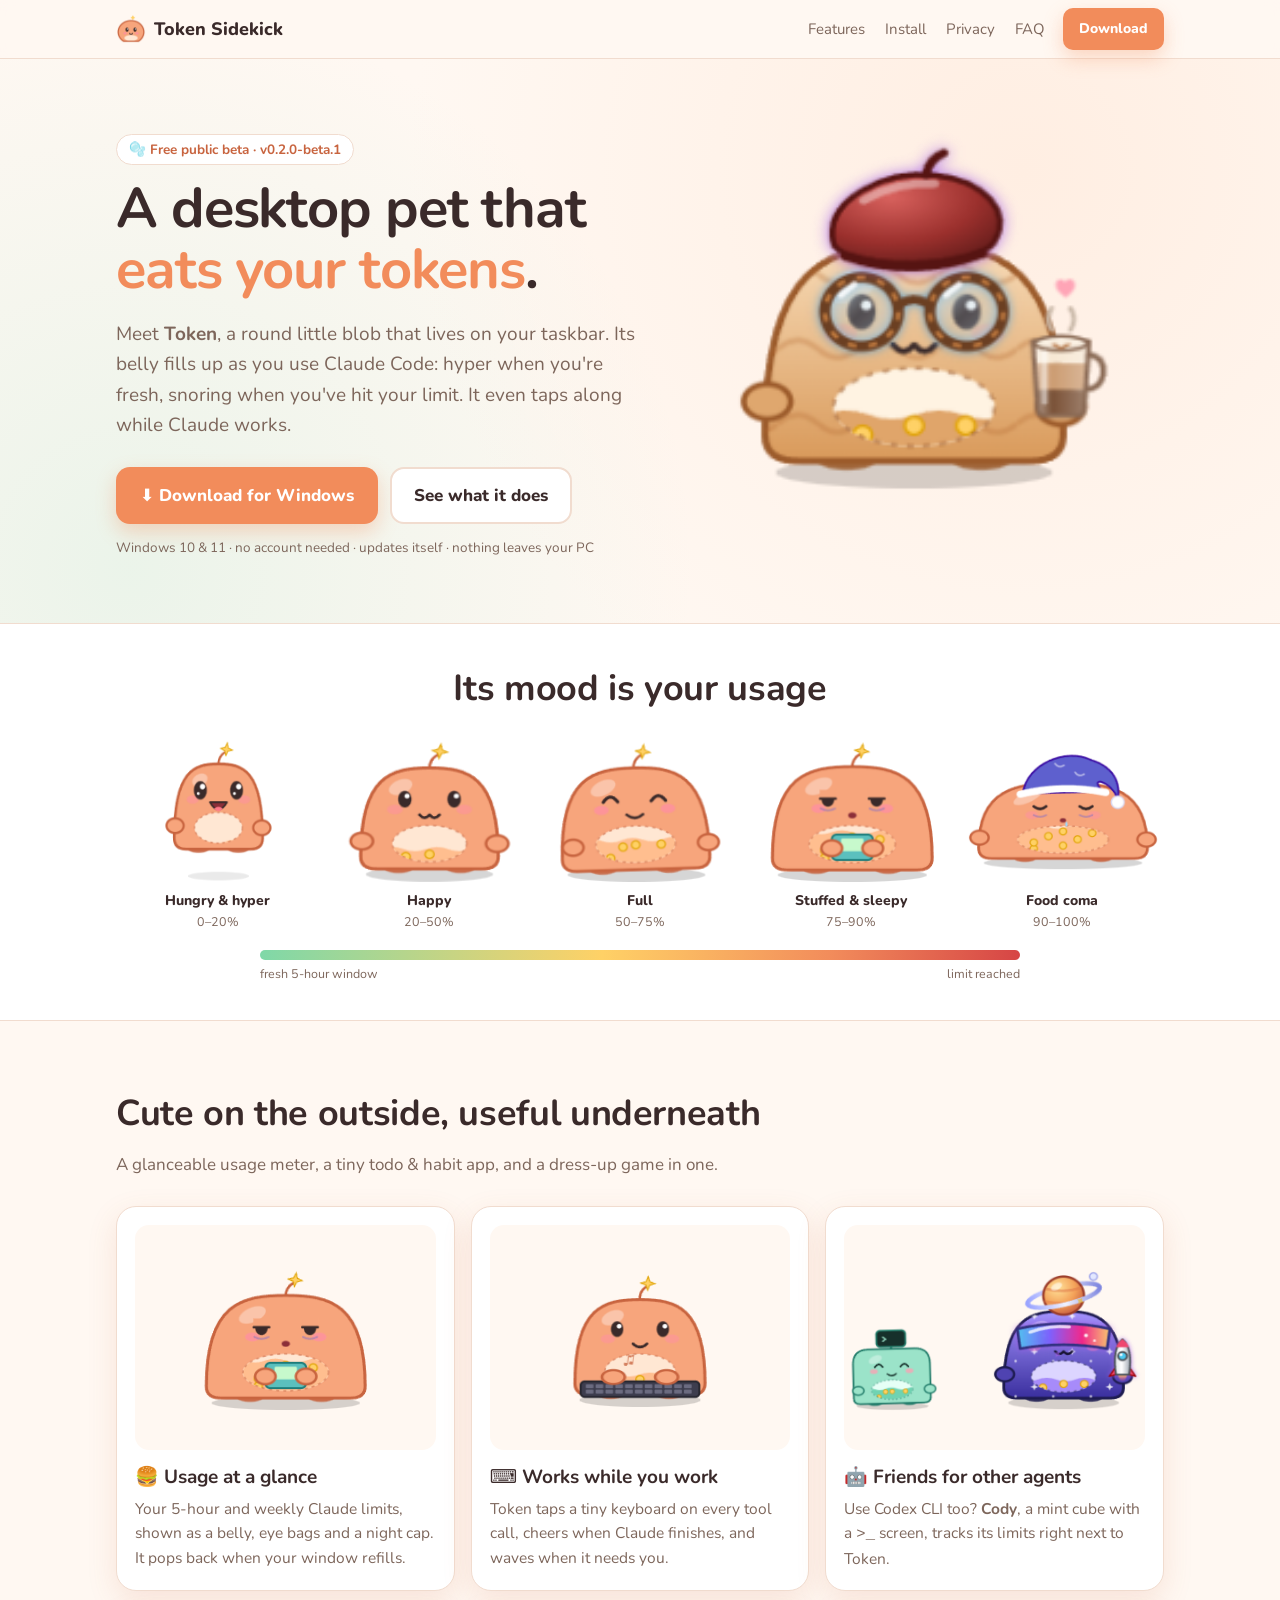
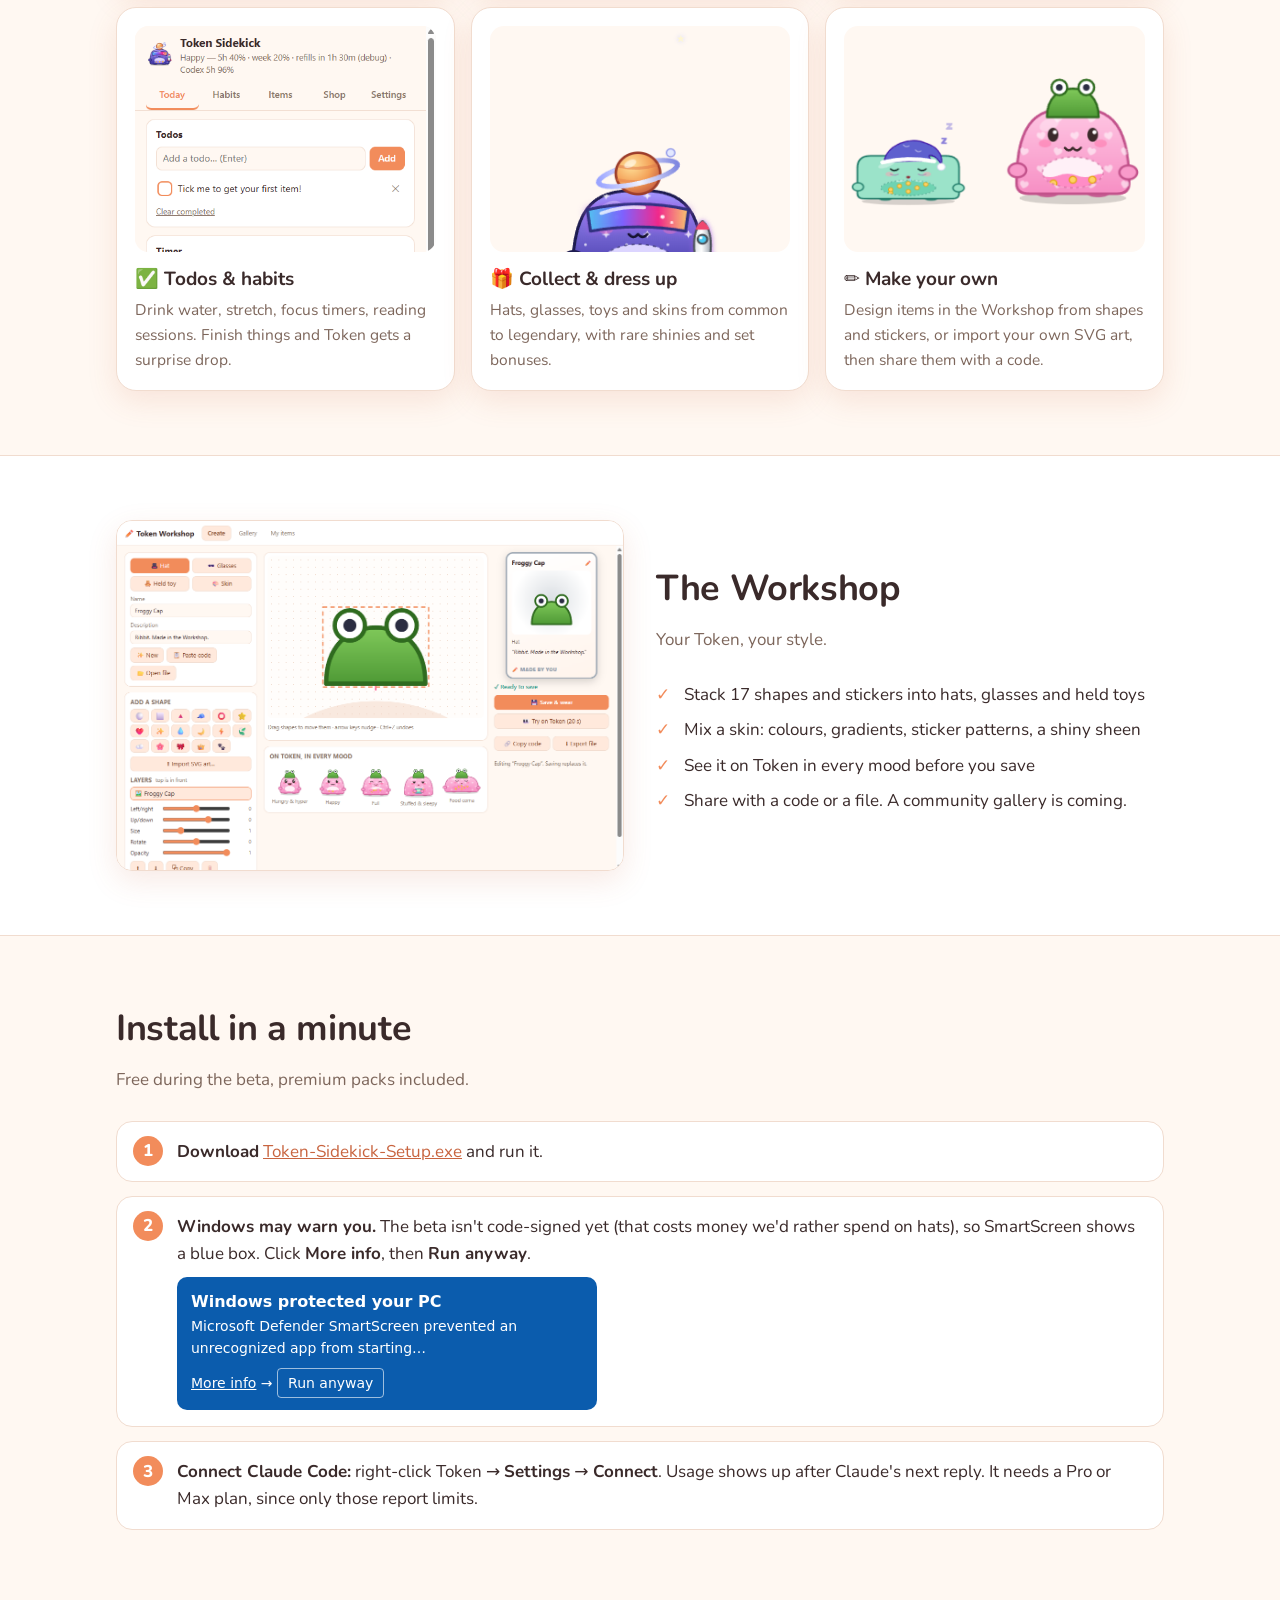
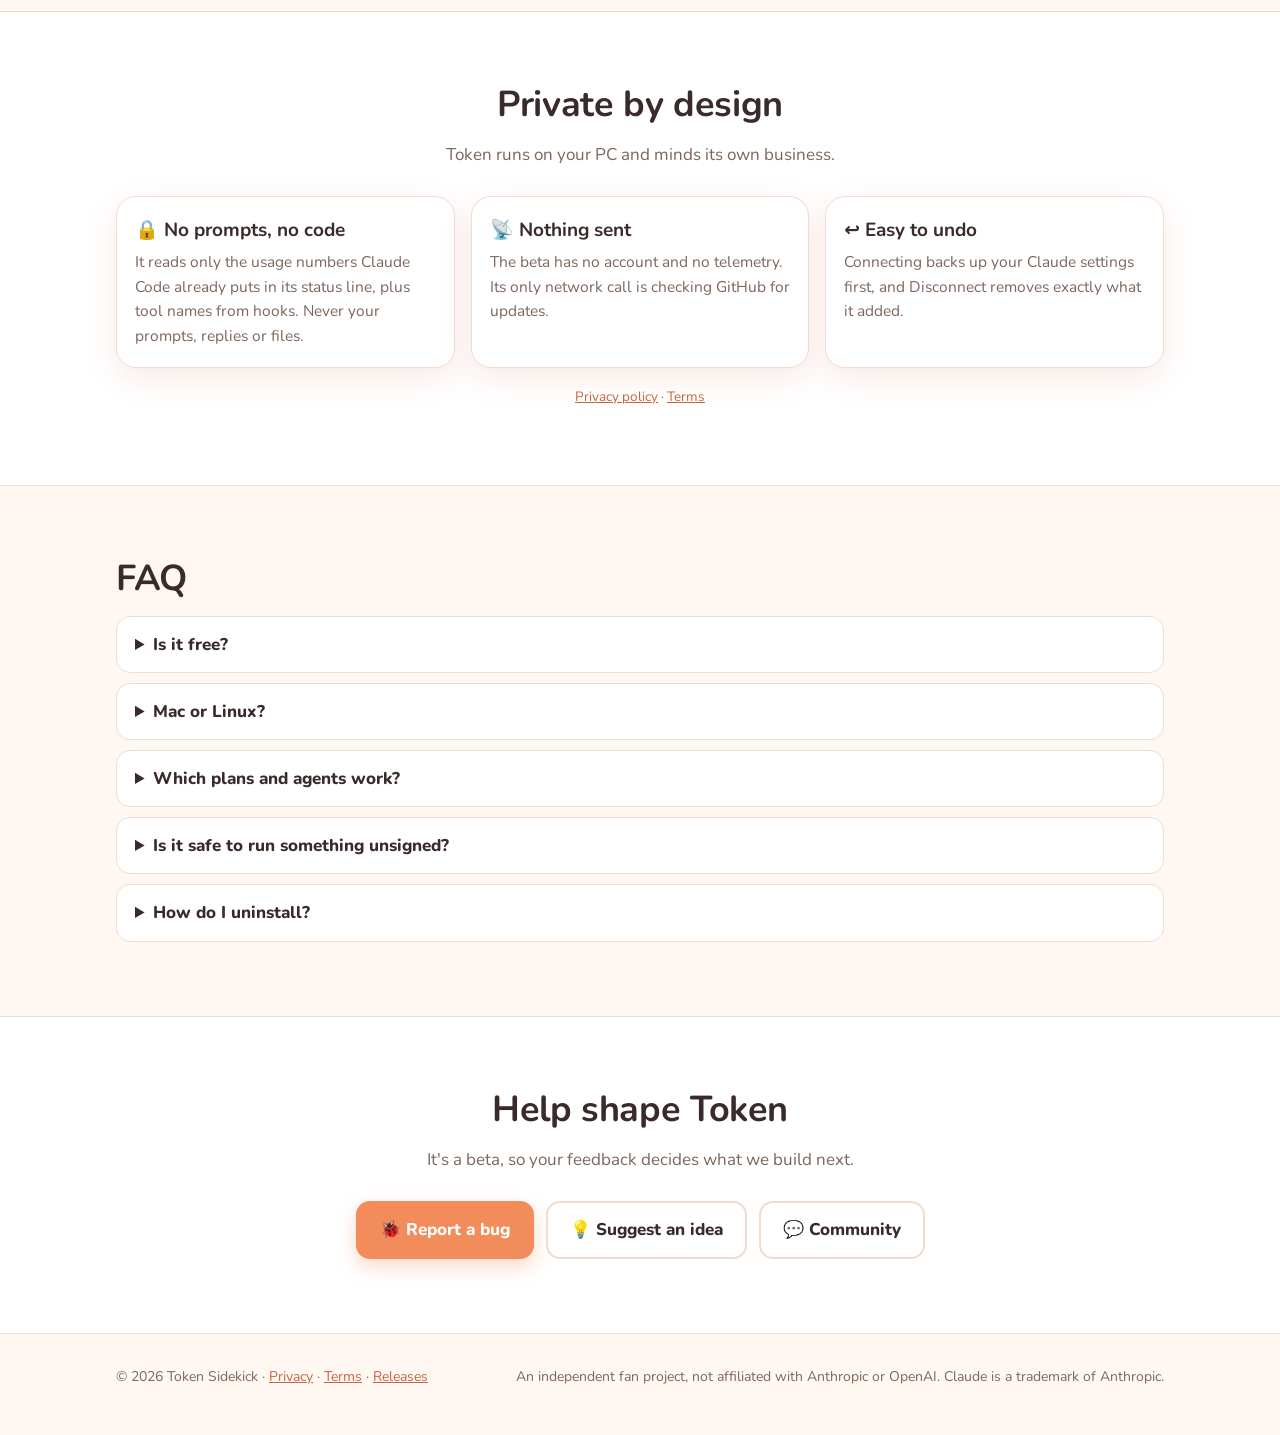
==== index.html @ 92a6c572 "deploy: kehuydietlatoi/token-sidekick@ee3930aea777b75578f4a0b0c3208de2bd6aec60" ====
<!doctype html>
<html lang="en">
  <head>
    <meta charset="utf-8" />
    <meta name="viewport" content="width=device-width, initial-scale=1" />
    <title>Token Sidekick: a desktop pet that eats your tokens</title>
    <meta
      name="description"
      content="Token is a cute desktop pet for Windows whose belly is your Claude Code usage meter. Todos and habits drop items, Codex gets a critter too, and you can design your own look. Free beta."
    />
    <meta property="og:title" content="Token Sidekick: a desktop pet that eats your tokens" />
    <meta property="og:description" content="A desktop pet for Claude Code, Codex and more. Free beta for Windows." />
    <meta property="og:image" content="https://kehuydietlatoi.github.io/token-sidekick-releases/img/pack-cafe.png" />
    <link rel="icon" href="icon.png" />
    <link rel="preconnect" href="https://fonts.googleapis.com" />
    <link rel="preconnect" href="https://fonts.gstatic.com" crossorigin />
    <link href="https://fonts.googleapis.com/css2?family=Nunito:wght@400;700;800;900&display=swap" rel="stylesheet" />
    <link rel="stylesheet" href="style.css" />
  </head>
  <body>
    <nav>
      <div class="wrap">
        <a class="logo" href="#"><img src="icon.png" alt="" />Token Sidekick</a>
        <div class="links">
          <a href="#features">Features</a>
          <a href="#install">Install</a>
          <a href="#privacy">Privacy</a>
          <a href="#faq">FAQ</a>
        </div>
        <a class="btn primary small" href="https://github.com/kehuydietlatoi/token-sidekick-releases/releases/latest/download/Token-Sidekick-Setup.exe">Download</a>
      </div>
    </nav>

    <header class="hero">
      <div class="wrap">
        <div>
          <span class="badge">🫧 Free public beta · v0.2.0-beta.1</span>
          <h1>A desktop pet that <em>eats your tokens</em>.</h1>
          <p class="lead">
            Meet <b>Token</b>, a round little blob that lives on your taskbar. Its belly fills up as you use Claude
            Code: hyper when you're fresh, snoring when you've hit your limit. It even taps along while Claude works.
          </p>
          <div class="cta">
            <a class="btn primary" href="https://github.com/kehuydietlatoi/token-sidekick-releases/releases/latest/download/Token-Sidekick-Setup.exe">⬇ Download for Windows</a>
            <a class="btn ghost" href="#features">See what it does</a>
          </div>
          <p class="fine">Windows 10 &amp; 11 · no account needed · updates itself · nothing leaves your PC</p>
        </div>
        <div class="hero-art">
          <img class="main" src="img/pack-cafe.png" alt="Token wearing a beret, round glasses and holding a latte" />
        </div>
      </div>
    </header>

    <div class="moods">
      <div class="wrap">
        <h2>Its mood is your usage</h2>
        <div class="strip">
          <figure>
            <img src="img/mood-1.png" alt="Hungry and hyper Token" loading="lazy" />
            <figcaption>Hungry &amp; hyper</figcaption>
            <small>0–20%</small>
          </figure>
          <figure>
            <img src="img/mood-2.png" alt="Happy Token" loading="lazy" />
            <figcaption>Happy</figcaption>
            <small>20–50%</small>
          </figure>
          <figure>
            <img src="img/mood-3.png" alt="Full Token" loading="lazy" />
            <figcaption>Full</figcaption>
            <small>50–75%</small>
          </figure>
          <figure>
            <img src="img/mood-4.png" alt="Sleepy Token playing a handheld" loading="lazy" />
            <figcaption>Stuffed &amp; sleepy</figcaption>
            <small>75–90%</small>
          </figure>
          <figure>
            <img src="img/mood-5.png" alt="Token in a food coma" loading="lazy" />
            <figcaption>Food coma</figcaption>
            <small>90–100%</small>
          </figure>
        </div>
        <div class="meter" aria-hidden="true"></div>
        <div class="meter-labels"><span>fresh 5-hour window</span><span>limit reached</span></div>
      </div>
    </div>

    <section id="features">
      <div class="wrap">
        <h2>Cute on the outside, useful underneath</h2>
        <p class="sub">A glanceable usage meter, a tiny todo &amp; habit app, and a dress-up game in one.</p>
        <div class="features">
          <div class="feature">
            <div class="pic"><img src="img/mood-4.png" alt="" loading="lazy" /></div>
            <h3>🍔 Usage at a glance</h3>
            <p>
              Your 5-hour and weekly Claude limits, shown as a belly, eye bags and a night cap. It pops back when your
              window refills.
            </p>
          </div>
          <div class="feature">
            <div class="pic"><img src="img/working.png" alt="" loading="lazy" /></div>
            <h3>⌨️ Works while you work</h3>
            <p>
              Token taps a tiny keyboard on every tool call, cheers when Claude finishes, and waves when it needs you.
            </p>
          </div>
          <div class="feature">
            <div class="pic"><img src="img/cody.png" alt="" loading="lazy" /></div>
            <h3>🤖 Friends for other agents</h3>
            <p>
              Use Codex CLI too? <b>Cody</b>, a mint cube with a <code>&gt;_</code> screen, tracks its limits right next
              to Token.
            </p>
          </div>
          <div class="feature">
            <div class="pic"><img src="img/panel-today.png" alt="" loading="lazy" /></div>
            <h3>✅ Todos &amp; habits</h3>
            <p>Drink water, stretch, focus timers, reading sessions. Finish things and Token gets a surprise drop.</p>
          </div>
          <div class="feature">
            <div class="pic"><img src="img/pack-cosmic.png" alt="" loading="lazy" /></div>
            <h3>🎁 Collect &amp; dress up</h3>
            <p>Hats, glasses, toys and skins from common to legendary, with rare shinies and set bonuses.</p>
          </div>
          <div class="feature">
            <div class="pic"><img src="img/custom.png" alt="" loading="lazy" /></div>
            <h3>✏️ Make your own</h3>
            <p>
              Design items in the Workshop from shapes and stickers, or import your own SVG art, then share them with a
              code.
            </p>
          </div>
        </div>
      </div>
    </section>

    <section class="band">
      <div class="wrap split" style="text-align: left">
        <img src="img/workshop.png" alt="The Token Workshop editor with a frog hat" loading="lazy" />
        <div>
          <h2>The Workshop</h2>
          <p class="sub">Your Token, your style.</p>
          <ul class="ticks">
            <li>Stack 17 shapes and stickers into hats, glasses and held toys</li>
            <li>Mix a skin: colours, gradients, sticker patterns, a shiny sheen</li>
            <li>See it on Token in every mood before you save</li>
            <li>Share with a code or a file. A community gallery is coming.</li>
          </ul>
        </div>
      </div>
    </section>

    <section id="install">
      <div class="wrap">
        <h2>Install in a minute</h2>
        <p class="sub">Free during the beta, premium packs included.</p>
        <ol class="steps">
          <li><b>Download</b> <a href="https://github.com/kehuydietlatoi/token-sidekick-releases/releases/latest/download/Token-Sidekick-Setup.exe">Token-Sidekick-Setup.exe</a> and run it.</li>
          <li>
            <b>Windows may warn you.</b> The beta isn't code-signed yet (that costs money we'd rather spend on hats), so
            SmartScreen shows a blue box. Click <b>More info</b>, then <b>Run anyway</b>.
            <div class="smartscreen" aria-hidden="true">
              <b>Windows protected your PC</b>Microsoft Defender SmartScreen prevented an unrecognized app from
              starting…<br /><u>More info</u> → <span>Run anyway</span>
            </div>
          </li>
          <li>
            <b>Connect Claude Code:</b> right-click Token → <b>Settings</b> → <b>Connect</b>. Usage shows up after
            Claude's next reply. It needs a Pro or Max plan, since only those report limits.
          </li>
        </ol>
      </div>
    </section>

    <section id="privacy" class="band">
      <div class="wrap">
        <h2>Private by design</h2>
        <p class="sub">Token runs on your PC and minds its own business.</p>
        <div class="features" style="text-align: left">
          <div class="feature">
            <h3>🔒 No prompts, no code</h3>
            <p>
              It reads only the usage numbers Claude Code already puts in its status line, plus tool names from hooks.
              Never your prompts, replies or files.
            </p>
          </div>
          <div class="feature">
            <h3>📡 Nothing sent</h3>
            <p>The beta has no account and no telemetry. Its only network call is checking GitHub for updates.</p>
          </div>
          <div class="feature">
            <h3>↩️ Easy to undo</h3>
            <p>Connecting backs up your Claude settings first, and Disconnect removes exactly what it added.</p>
          </div>
        </div>
        <p class="fine" style="margin-top: 18px">
          <a href="privacy.html">Privacy policy</a> · <a href="terms.html">Terms</a>
        </p>
      </div>
    </section>

    <section id="faq" class="faq">
      <div class="wrap">
        <h2>FAQ</h2>
        <details>
          <summary>Is it free?</summary>
          <p>
            Yes. During the beta everything is free, including the premium packs. Claim them in the Shop and they're
            yours to keep.
          </p>
        </details>
        <details>
          <summary>Mac or Linux?</summary>
          <p>Windows only for now. Tell us if you want another platform, since that decides what comes next.</p>
        </details>
        <details>
          <summary>Which plans and agents work?</summary>
          <p>
            Claude Code with a Pro or Max plan (API-key users don't get rate limits, so Token just hangs out). Codex CLI
            is detected automatically. More agents are planned.
          </p>
        </details>
        <details>
          <summary>Is it safe to run something unsigned?</summary>
          <p>
            The warning only means the installer isn't signed with a paid certificate yet. The app runs in Electron's
            sandbox, blocks remote pages and links, and updates only from our GitHub releases. Security issues can be
            reported privately; see <a href="https://github.com/kehuydietlatoi/token-sidekick-releases/security/policy">our security policy</a>.
          </p>
        </details>
        <details>
          <summary>How do I uninstall?</summary>
          <p>
            Settings → Disconnect first (it restores your Claude settings), then remove it from Windows' Installed apps.
          </p>
        </details>
      </div>
    </section>

    <section class="band">
      <div class="wrap">
        <h2>Help shape Token</h2>
        <p class="sub">It's a beta, so your feedback decides what we build next.</p>
        <div class="cta" style="justify-content: center">
          <a class="btn primary" href="https://github.com/kehuydietlatoi/token-sidekick-releases/issues/new?template=bug.md">🐞 Report a bug</a>
          <a class="btn ghost" href="https://github.com/kehuydietlatoi/token-sidekick-releases/issues/new?template=idea.md">💡 Suggest an idea</a>
          <a class="btn ghost" href="https://github.com/kehuydietlatoi/token-sidekick-releases/discussions">💬 Community</a>
        </div>
      </div>
    </section>

    <footer>
      <div class="wrap">
        <span
          >© 2026 Token Sidekick · <a href="privacy.html">Privacy</a> · <a href="terms.html">Terms</a> ·
          <a href="https://github.com/kehuydietlatoi/token-sidekick-releases/releases">Releases</a></span
        >
        <span
          >An independent fan project, not affiliated with Anthropic or OpenAI. Claude is a trademark of
          Anthropic.</span
        >
      </div>
    </footer>
  </body>
</html>
---- style.css ----
:root {
  --bg: #fff8f2;
  --bg2: #ffeee2;
  --card: #ffffff;
  --ink: #3a2a2a;
  --muted: #7d665b;
  --line: #f1dccf;
  --accent: #f28c5b;
  --accent-deep: #c8643f;
  --mint: #9be3c9;
  --shadow: 0 10px 30px #c8643f22;
  color-scheme: light;
}
@media (prefers-color-scheme: dark) {
  :root {
    --bg: #1f1a18;
    --bg2: #2a211d;
    --card: #2a2320;
    --ink: #f4e9e2;
    --muted: #b8a397;
    --line: #3d322d;
    --shadow: 0 10px 30px #0006;
    color-scheme: dark;
  }
}
* {
  box-sizing: border-box;
}
html {
  scroll-behavior: smooth;
}
body {
  margin: 0;
  background: var(--bg);
  color: var(--ink);
  font:
    17px/1.6 'Nunito',
    'Segoe UI',
    system-ui,
    sans-serif;
  overflow-x: hidden;
}
a {
  color: var(--accent-deep);
}
@media (prefers-color-scheme: dark) {
  a {
    color: var(--accent);
  }
}
img {
  max-width: 100%;
  height: auto;
  display: block;
}
.wrap {
  max-width: 1080px;
  margin: 0 auto;
  padding: 0 16px;
}

/* ── nav ─────────────────── */
nav {
  position: sticky;
  top: 0;
  z-index: 10;
  background: color-mix(in srgb, var(--bg) 88%, transparent);
  backdrop-filter: blur(8px);
  border-bottom: 1px solid var(--line);
}
nav .wrap {
  display: flex;
  align-items: center;
  gap: 18px;
  height: 58px;
}
.logo {
  display: flex;
  align-items: center;
  gap: 8px;
  font-weight: 800;
  font-size: 18px;
  color: var(--ink);
  text-decoration: none;
  margin-right: auto;
}
.logo img {
  width: 30px;
  height: 30px;
}
nav .links a {
  color: var(--muted);
  text-decoration: none;
  font-size: 15px;
  margin-left: 16px;
}
nav .links a:hover {
  color: var(--ink);
}
@media (max-width: 640px) {
  nav .links {
    display: none;
  }
}

/* ── buttons ─────────────── */
.btn {
  display: inline-flex;
  align-items: center;
  gap: 8px;
  padding: 13px 22px;
  border-radius: 14px;
  font-weight: 800;
  text-decoration: none;
  border: 2px solid transparent;
  transition:
    transform 0.15s,
    box-shadow 0.15s;
}
.btn:hover {
  transform: translateY(-2px);
}
.btn.primary {
  background: var(--accent);
  color: #fff;
  box-shadow: 0 8px 20px #f28c5b55;
}
.btn.ghost {
  border-color: var(--line);
  color: var(--ink);
  background: var(--card);
}
.btn.small {
  padding: 8px 14px;
  font-size: 14px;
  border-radius: 10px;
}

/* ── hero ────────────────── */
.hero {
  padding: 64px 0 40px;
  background:
    radial-gradient(circle at 80% 20%, var(--bg2), transparent 55%),
    radial-gradient(circle at 10% 90%, #9be3c933, transparent 45%);
}
.hero .wrap {
  display: grid;
  grid-template-columns: 1.1fr 1fr;
  gap: 32px;
  align-items: center;
}
.badge {
  display: inline-block;
  padding: 4px 12px;
  border-radius: 99px;
  background: var(--card);
  border: 1px solid var(--line);
  font-size: 13.5px;
  font-weight: 700;
  color: var(--accent-deep);
}
h1 {
  font-size: clamp(34px, 5.4vw, 56px);
  line-height: 1.08;
  margin: 14px 0;
  letter-spacing: -0.02em;
}
h1 em {
  font-style: normal;
  color: var(--accent);
}
.lead {
  font-size: 19px;
  color: var(--muted);
  max-width: 34em;
}
.cta {
  display: flex;
  gap: 12px;
  flex-wrap: wrap;
  margin: 26px 0 10px;
}
.fine {
  font-size: 13.5px;
  color: var(--muted);
}
.hero-art {
  position: relative;
  aspect-ratio: 1;
  max-width: 460px;
  justify-self: center;
  width: 100%;
}
.hero-art .main {
  width: 88%;
  margin: 0 auto;
  animation: bob 3.2s ease-in-out infinite;
}
@keyframes bob {
  50% {
    transform: translateY(-8px);
  }
}
@media (prefers-reduced-motion: reduce) {
  .hero-art img {
    animation: none !important;
  }
}
@media (max-width: 820px) {
  .hero .wrap {
    grid-template-columns: 1fr;
  }
  .hero {
    padding-top: 36px;
  }
}

/* ── moods strip ─────────── */
.moods {
  padding: 36px 0;
  border-block: 1px solid var(--line);
  background: var(--card);
}
.moods h2 {
  text-align: center;
}
.strip {
  display: grid;
  grid-template-columns: repeat(5, 1fr);
  gap: 8px;
  margin-top: 16px;
}
.strip figure {
  margin: 0;
  text-align: center;
  display: flex;
  flex-direction: column;
  justify-content: flex-end;
}
.strip img {
  height: clamp(80px, 13vw, 150px);
  width: auto;
  max-width: 100%;
  object-fit: contain;
  margin: 0 auto 6px;
}
.strip figcaption {
  font-weight: 800;
  font-size: 14px;
}
.strip small {
  display: block;
  color: var(--muted);
  font-size: 12.5px;
}
.meter {
  height: 10px;
  border-radius: 99px;
  margin: 18px auto 0;
  max-width: 760px;
  background: linear-gradient(90deg, #7fd8a8, #ffd166 45%, #f28c5b 75%, #d64545);
}
.meter-labels {
  display: flex;
  justify-content: space-between;
  max-width: 760px;
  margin: 4px auto 0;
  font-size: 12.5px;
  color: var(--muted);
}
@media (max-width: 640px) {
  .strip {
    grid-template-columns: repeat(3, 1fr);
  }
  .strip figure:nth-child(n + 4) {
    display: none;
  }
}

/* ── sections ────────────── */
section {
  padding: 64px 0;
}
h2 {
  font-size: clamp(26px, 3.6vw, 36px);
  margin: 0 0 8px;
  letter-spacing: -0.01em;
}
.sub {
  color: var(--muted);
  margin: 0 0 28px;
}
.features {
  display: grid;
  grid-template-columns: repeat(3, 1fr);
  gap: 16px;
}
@media (max-width: 900px) {
  .features {
    grid-template-columns: repeat(2, 1fr);
  }
}
@media (max-width: 580px) {
  .features {
    grid-template-columns: 1fr;
  }
}
.feature {
  background: var(--card);
  border: 1px solid var(--line);
  border-radius: 20px;
  padding: 18px;
  box-shadow: var(--shadow);
}
.feature .pic {
  background: var(--bg);
  border-radius: 14px;
  margin-bottom: 12px;
  aspect-ratio: 4 / 3;
  display: grid;
  place-items: center;
  overflow: hidden;
}
.feature .pic img {
  max-height: 100%;
  object-fit: contain;
}
.feature h3 {
  margin: 0 0 4px;
  font-size: 19px;
}
.feature p {
  margin: 0;
  color: var(--muted);
  font-size: 15.5px;
}

.split {
  display: grid;
  grid-template-columns: 1fr 1fr;
  gap: 32px;
  align-items: center;
}
.split img {
  border-radius: 16px;
  box-shadow: var(--shadow);
  border: 1px solid var(--line);
}
@media (max-width: 820px) {
  .split {
    grid-template-columns: 1fr;
  }
}
ul.ticks {
  list-style: none;
  padding: 0;
}
ul.ticks li {
  padding-left: 28px;
  position: relative;
  margin: 8px 0;
}
ul.ticks li::before {
  content: '✓';
  position: absolute;
  left: 0;
  color: var(--accent);
  font-weight: 900;
}

.steps {
  counter-reset: s;
  display: grid;
  gap: 14px;
  padding: 0;
  list-style: none;
}
.steps li {
  counter-increment: s;
  background: var(--card);
  border: 1px solid var(--line);
  border-radius: 16px;
  padding: 16px 16px 16px 60px;
  position: relative;
}
.steps li::before {
  content: counter(s);
  position: absolute;
  left: 16px;
  top: 14px;
  width: 30px;
  height: 30px;
  border-radius: 50%;
  background: var(--accent);
  color: #fff;
  font-weight: 800;
  display: grid;
  place-items: center;
}
.smartscreen {
  font-family: 'Segoe UI', system-ui, sans-serif;
  background: #0b5cad;
  color: #fff;
  border-radius: 10px;
  padding: 12px 14px;
  margin-top: 10px;
  font-size: 14px;
  max-width: 420px;
}
.smartscreen b {
  display: block;
  font-size: 16px;
}
.smartscreen span {
  display: inline-block;
  margin-top: 8px;
  padding: 3px 10px;
  border: 1px solid #fff9;
  border-radius: 4px;
}

.faq details {
  background: var(--card);
  border: 1px solid var(--line);
  border-radius: 14px;
  padding: 14px 18px;
  margin-bottom: 10px;
}
.faq summary {
  font-weight: 800;
  cursor: pointer;
}
.faq details p {
  color: var(--muted);
  margin: 10px 0 0;
}

.band {
  background: var(--card);
  border-block: 1px solid var(--line);
  text-align: center;
}

footer {
  padding: 32px 0 48px;
  color: var(--muted);
  font-size: 14px;
}
footer .wrap {
  display: flex;
  gap: 16px;
  flex-wrap: wrap;
  justify-content: space-between;
}

/* ── plain pages (privacy, terms) ─ */
.page {
  max-width: 760px;
  padding: 40px 16px 64px;
}
.page h1 {
  font-size: 36px;
}
.page h2 {
  font-size: 22px;
  margin-top: 28px;
}
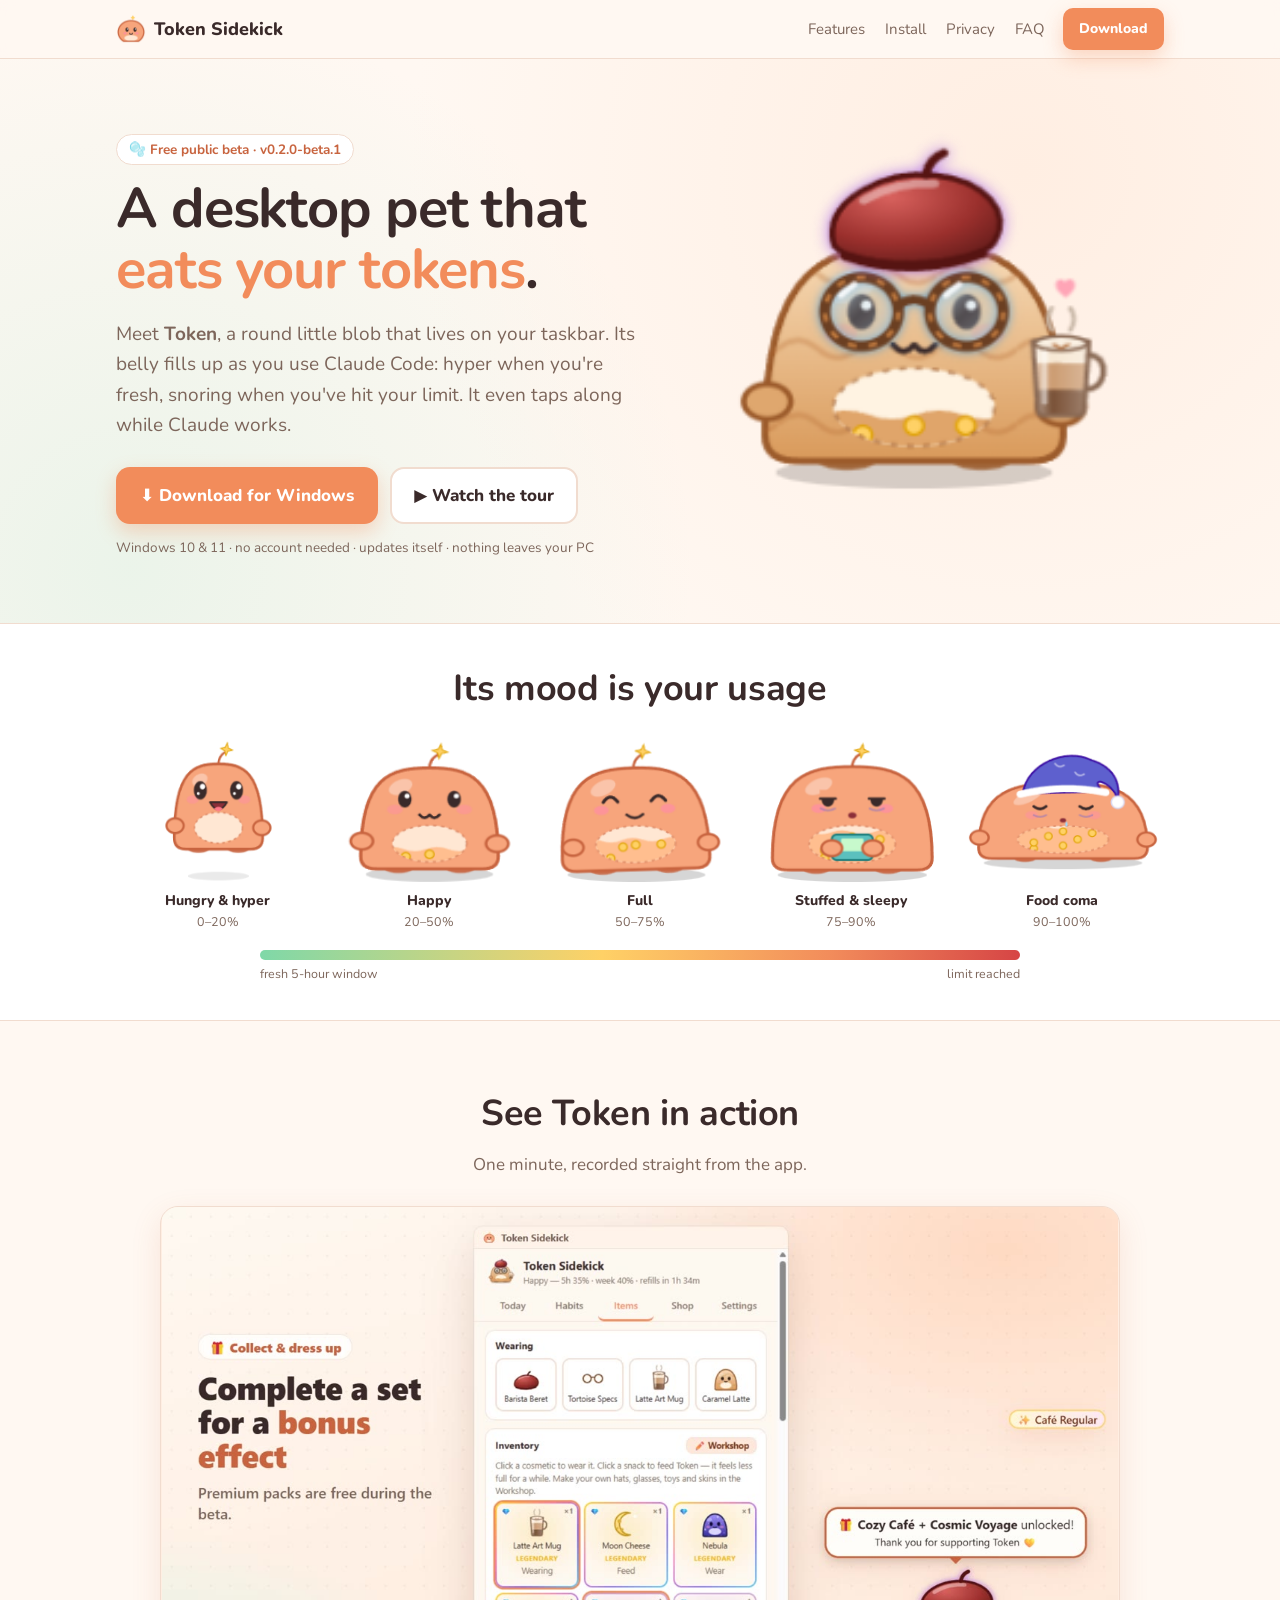
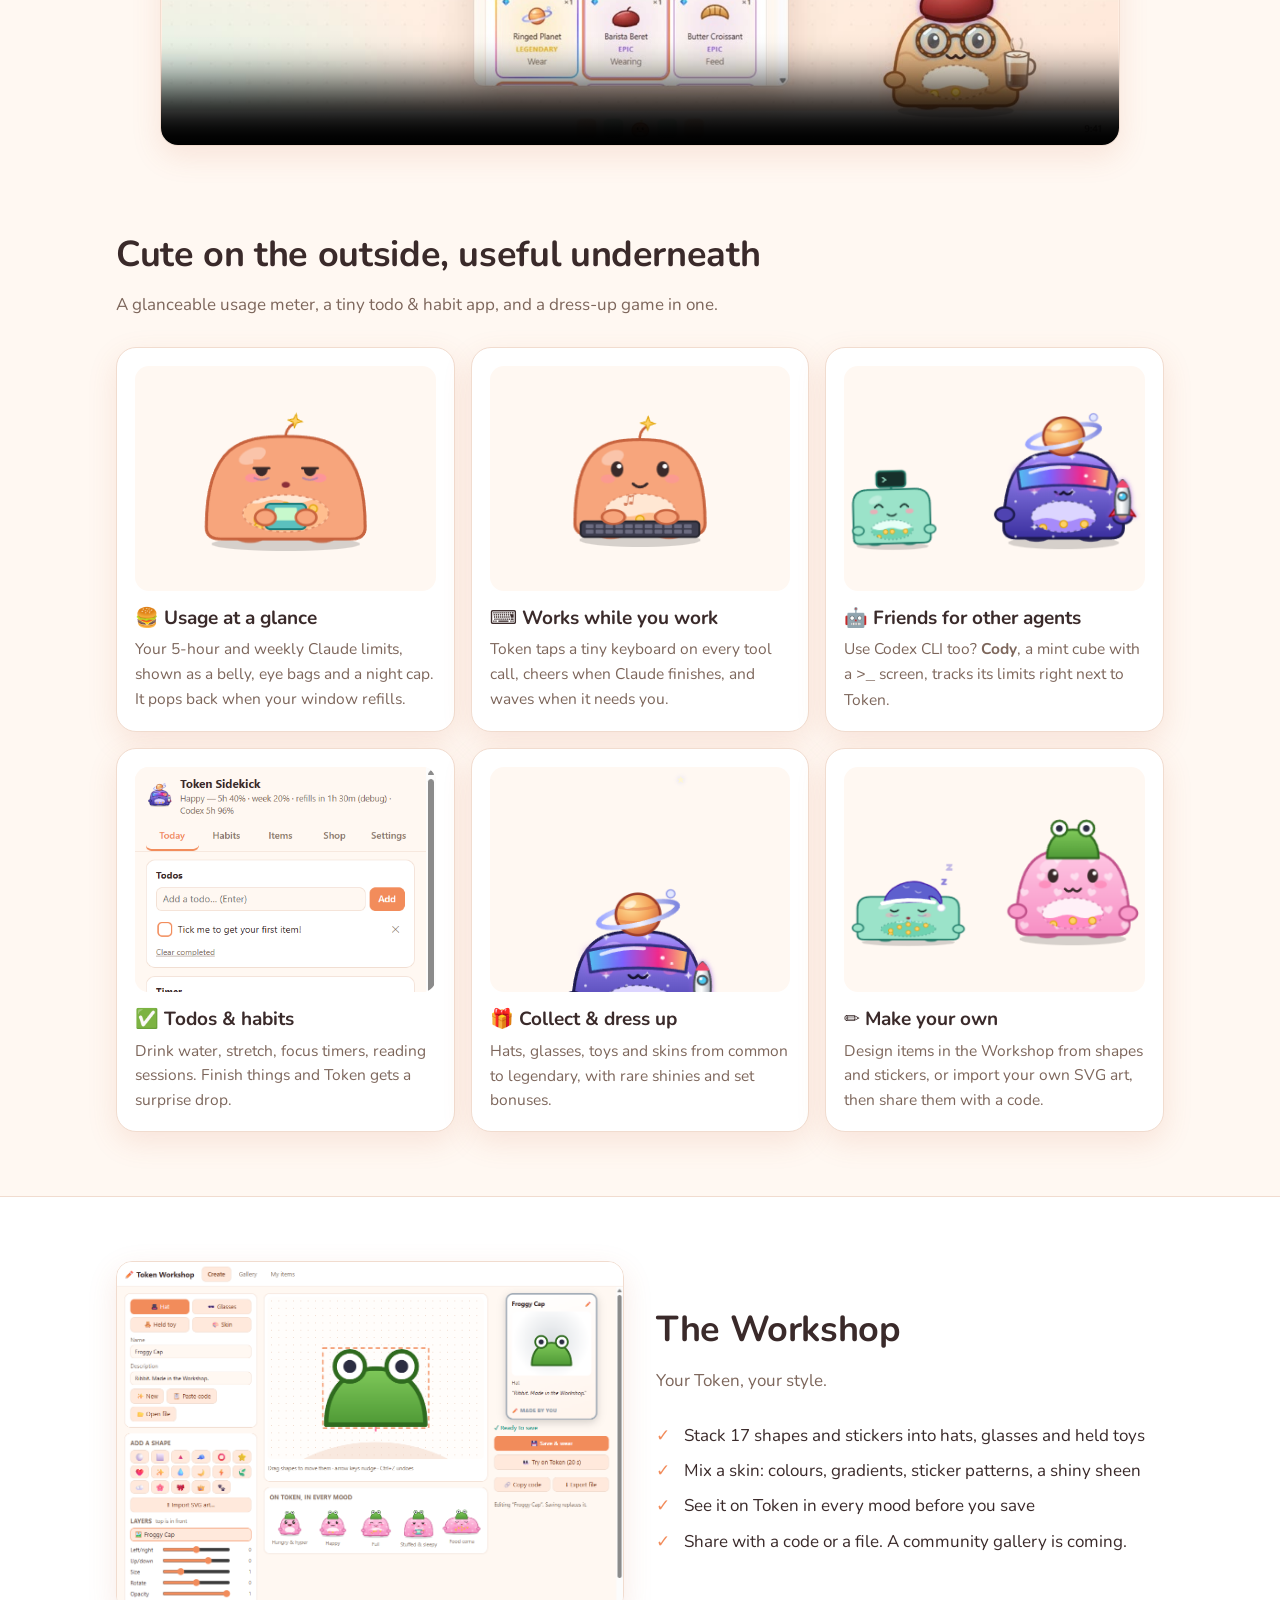
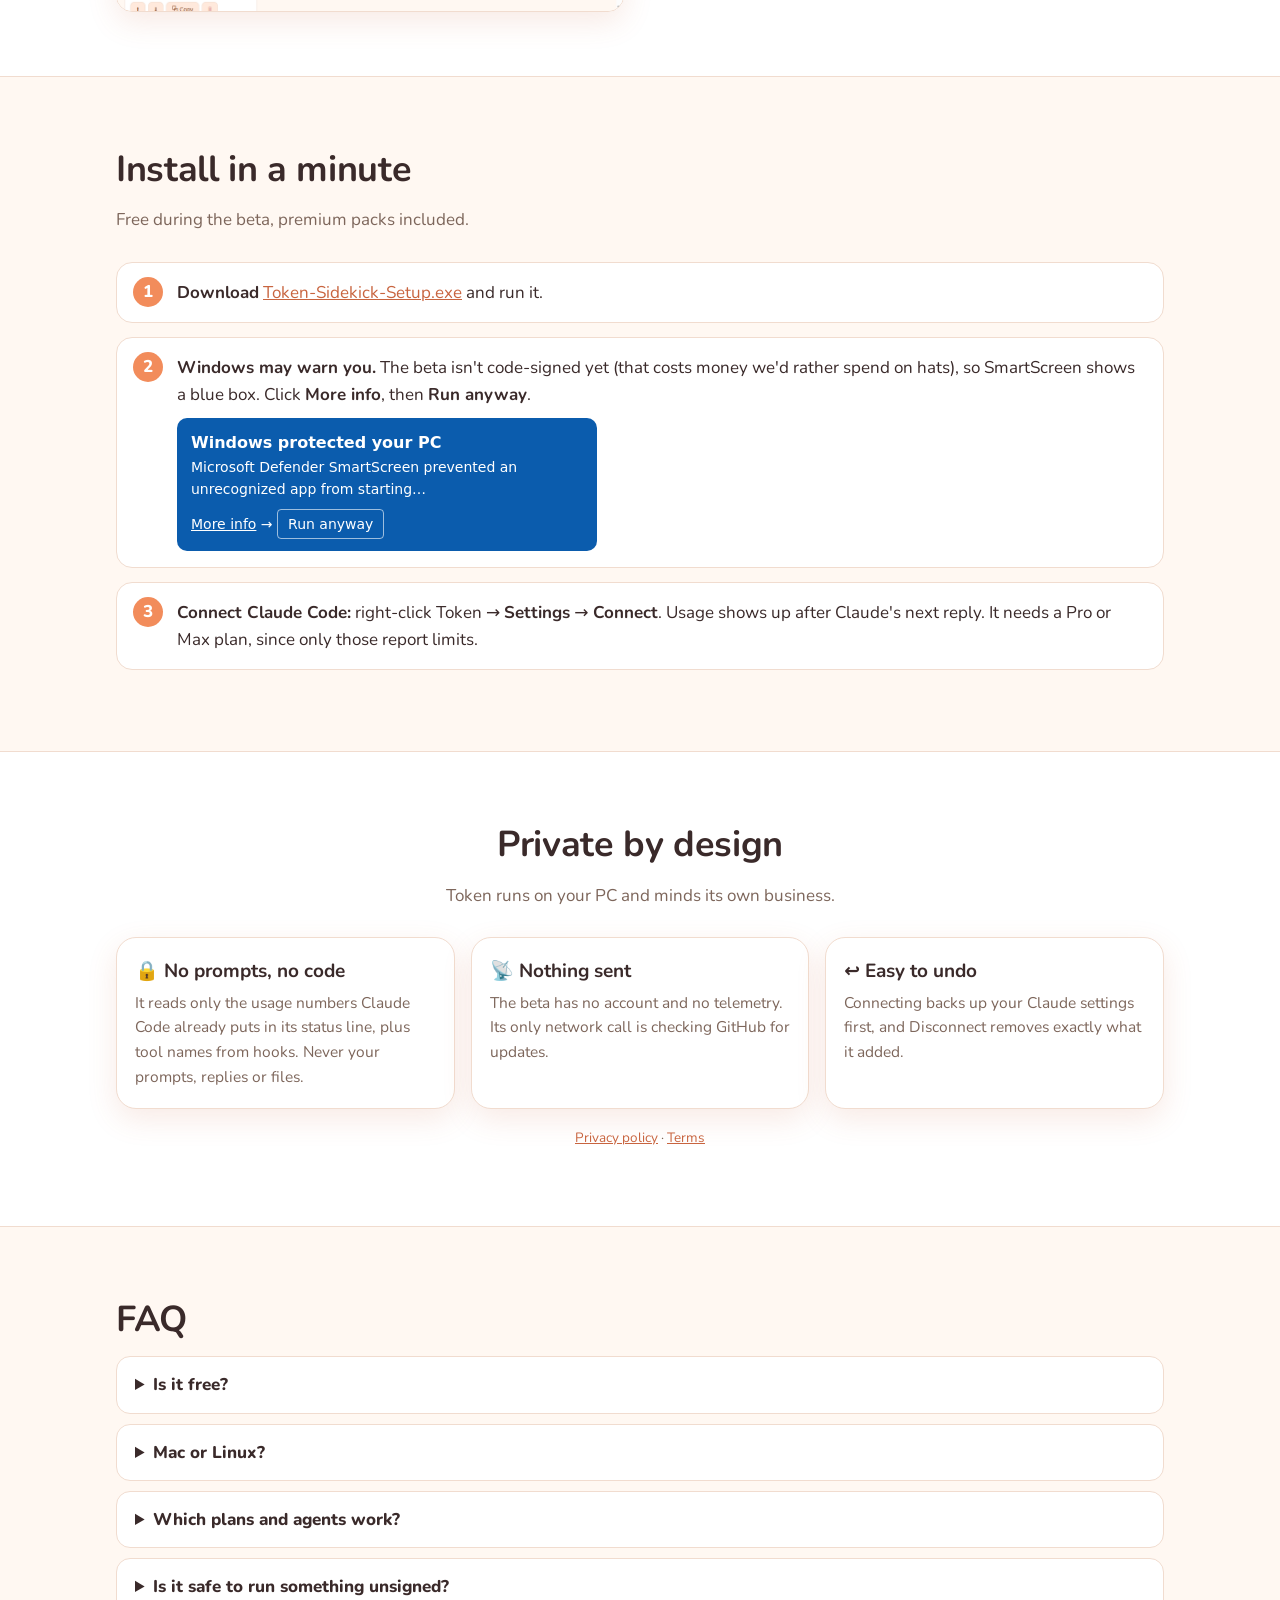
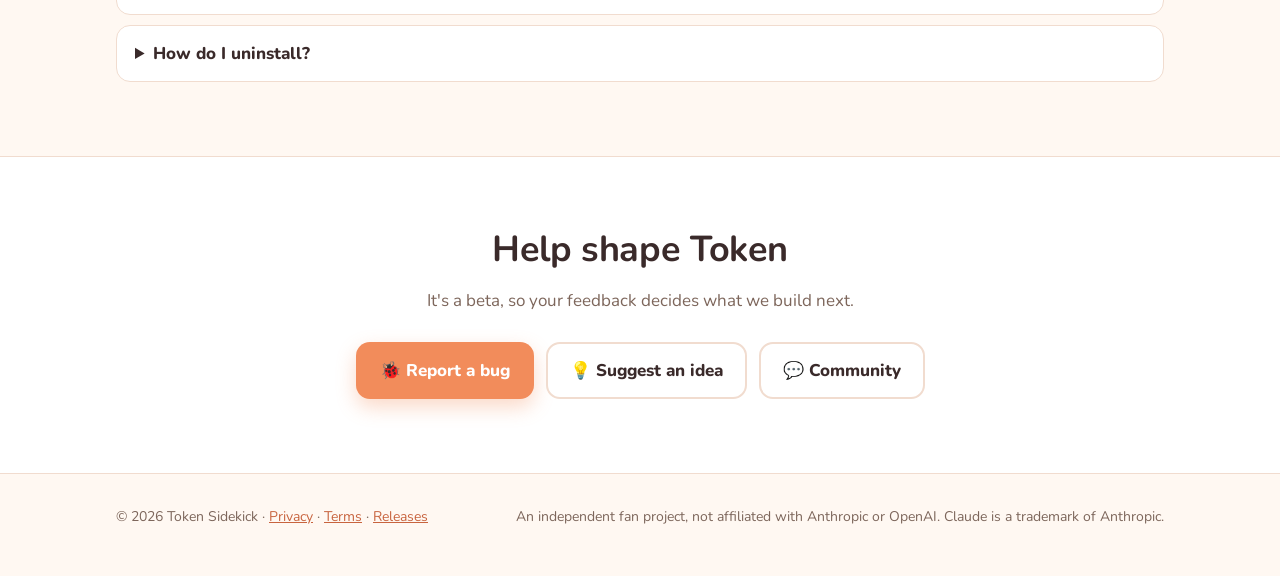
==== commit 68a0c851: "deploy: kehuydietlatoi/token-sidekick@66b570877042328eb1f6fb5cb31d6da0e917fc63" ====
--- a/index.html
+++ b/index.html
@@ -42,7 +42,7 @@
           </p>
           <div class="cta">
             <a class="btn primary" href="https://github.com/kehuydietlatoi/token-sidekick-releases/releases/latest/download/Token-Sidekick-Setup.exe">⬇ Download for Windows</a>
-            <a class="btn ghost" href="#features">See what it does</a>
+            <a class="btn ghost" href="#tour">▶ Watch the tour</a>
           </div>
           <p class="fine">Windows 10 &amp; 11 · no account needed · updates itself · nothing leaves your PC</p>
         </div>
@@ -86,6 +86,26 @@
         <div class="meter-labels"><span>fresh 5-hour window</span><span>limit reached</span></div>
       </div>
     </div>
+
+    <section id="tour">
+      <div class="wrap">
+        <h2>See Token in action</h2>
+        <p class="sub">One minute, recorded straight from the app.</p>
+        <video
+          class="tour"
+          src="img/demo.mp4"
+          poster="img/demo-poster.jpg"
+          width="1280"
+          height="720"
+          controls
+          muted
+          loop
+          playsinline
+          preload="none"
+          aria-label="Tour of Token Sidekick: moods, working animations, item drops, dress-up, Cody and the Workshop"
+        ></video>
+      </div>
+    </section>
 
     <section id="features">
       <div class="wrap">
@@ -264,5 +284,14 @@
         >
       </div>
     </footer>
+    <script>
+      // Play the tour muted while it's on screen, unless the visitor prefers reduced motion.
+      const tour = document.querySelector('video.tour')
+      if (tour && 'IntersectionObserver' in window && !matchMedia('(prefers-reduced-motion: reduce)').matches) {
+        new IntersectionObserver(([e]) => (e.isIntersecting ? tour.play().catch(() => {}) : tour.pause()), {
+          threshold: 0.5
+        }).observe(tour)
+      }
+    </script>
   </body>
 </html>
--- a/style.css
+++ b/style.css
@@ -281,6 +281,22 @@
 section {
   padding: 64px 0;
 }
+#tour {
+  text-align: center;
+  padding-bottom: 16px;
+}
+video.tour {
+  display: block;
+  width: 100%;
+  max-width: 960px;
+  height: auto;
+  aspect-ratio: 16 / 9;
+  margin: 0 auto;
+  border-radius: 18px;
+  border: 1px solid var(--line);
+  background: var(--bg2);
+  box-shadow: var(--shadow);
+}
 h2 {
   font-size: clamp(26px, 3.6vw, 36px);
   margin: 0 0 8px;
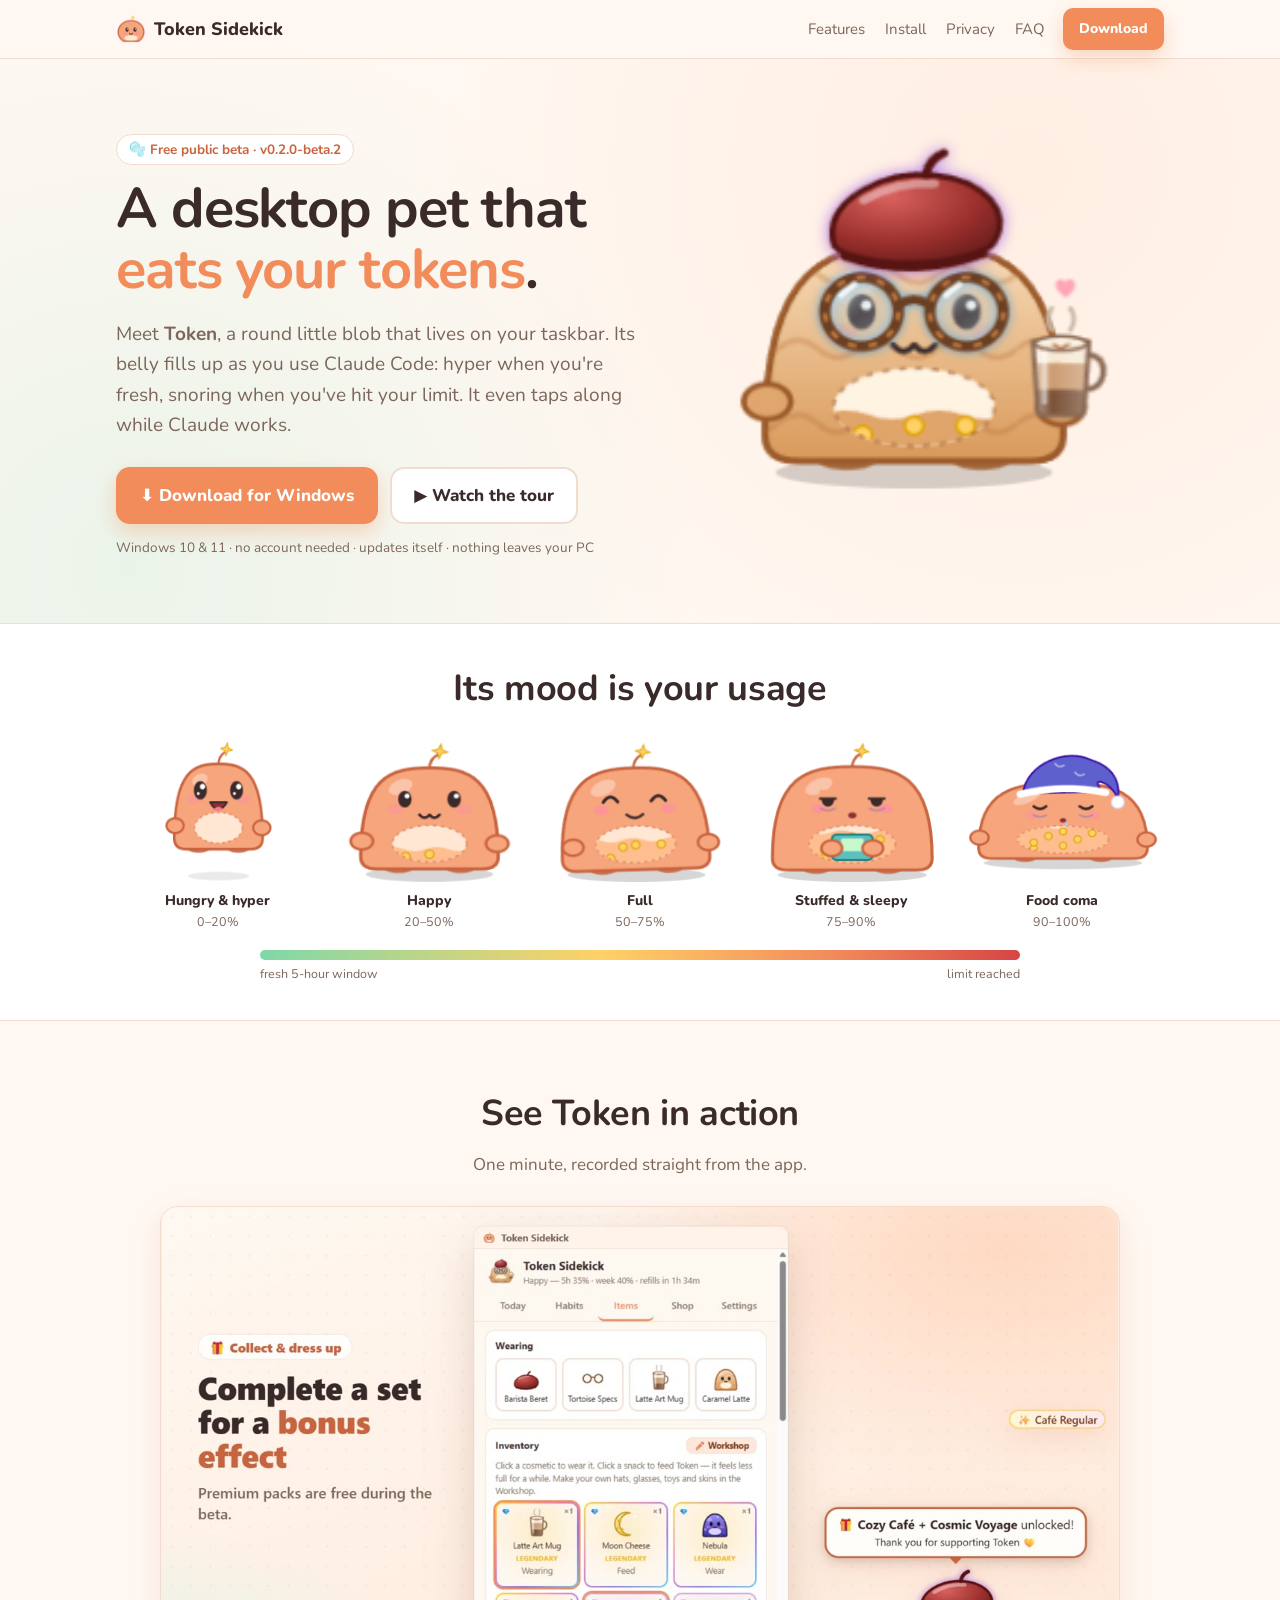
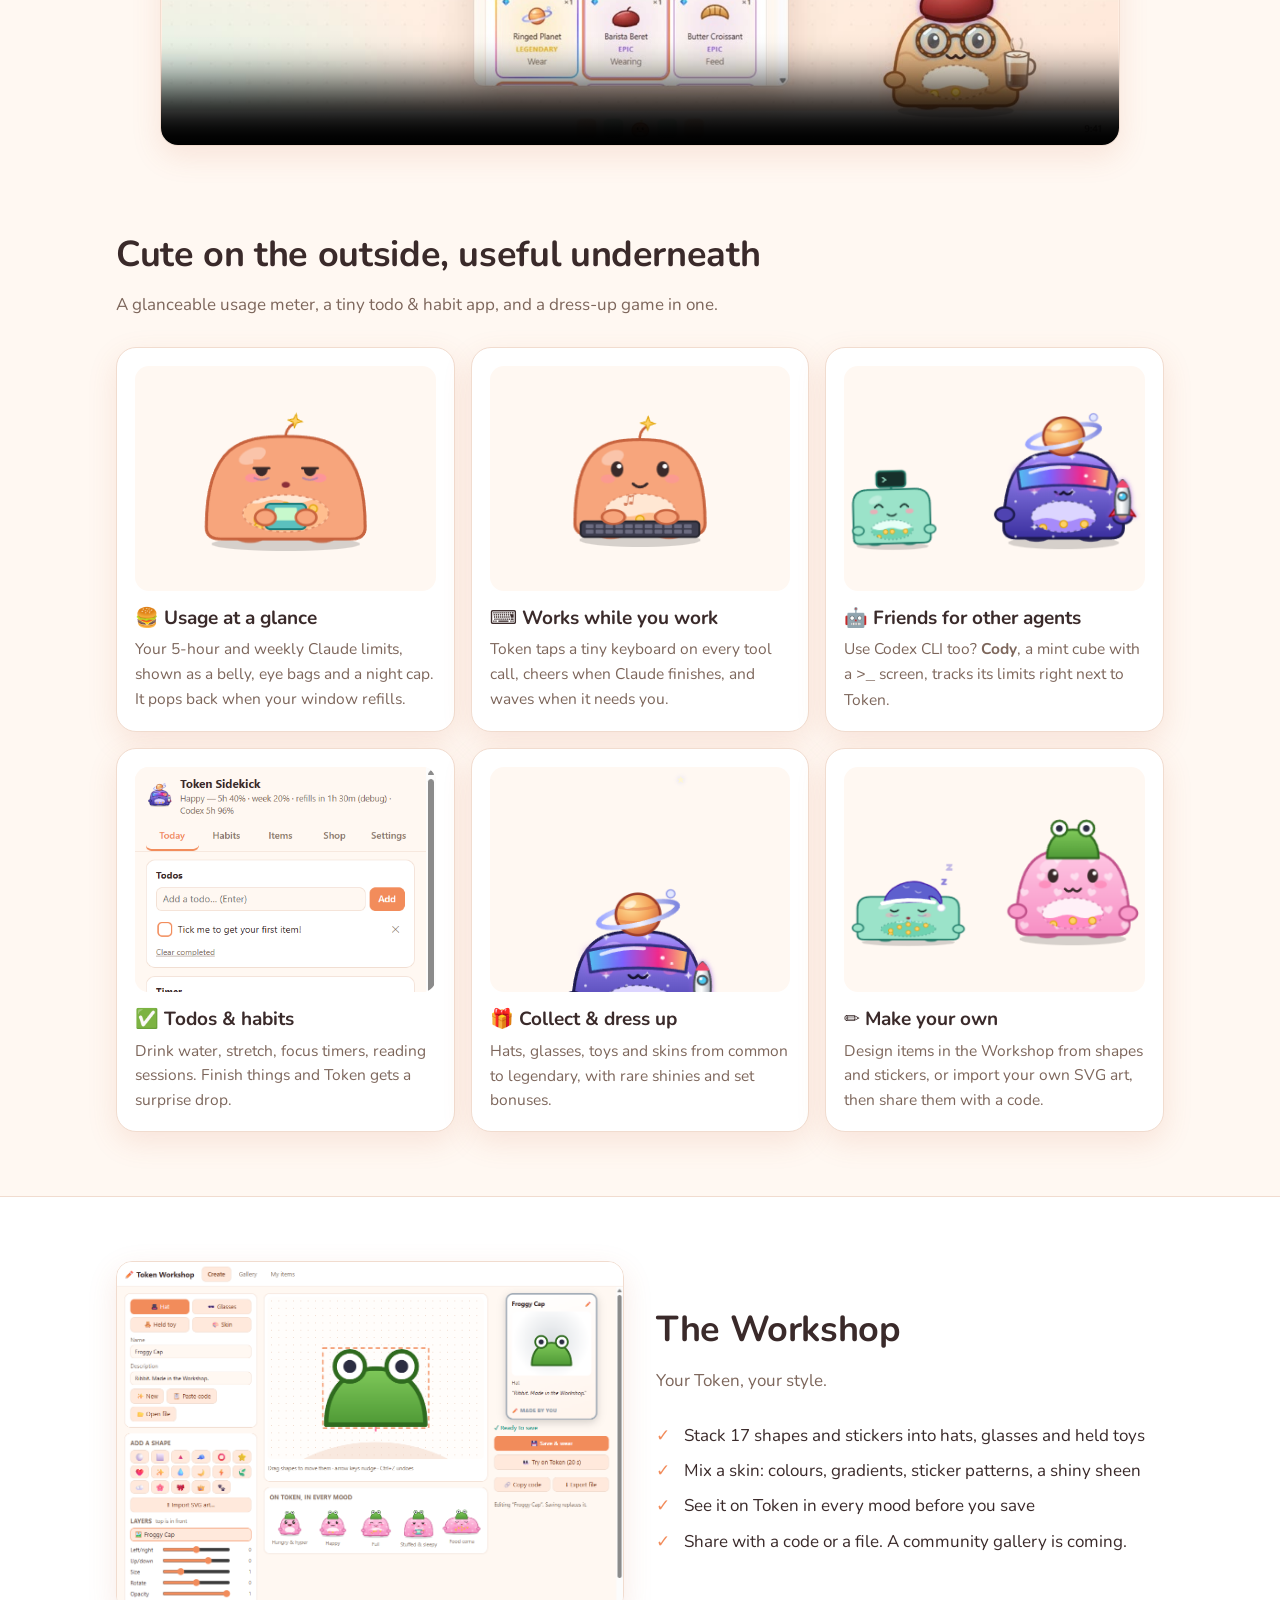
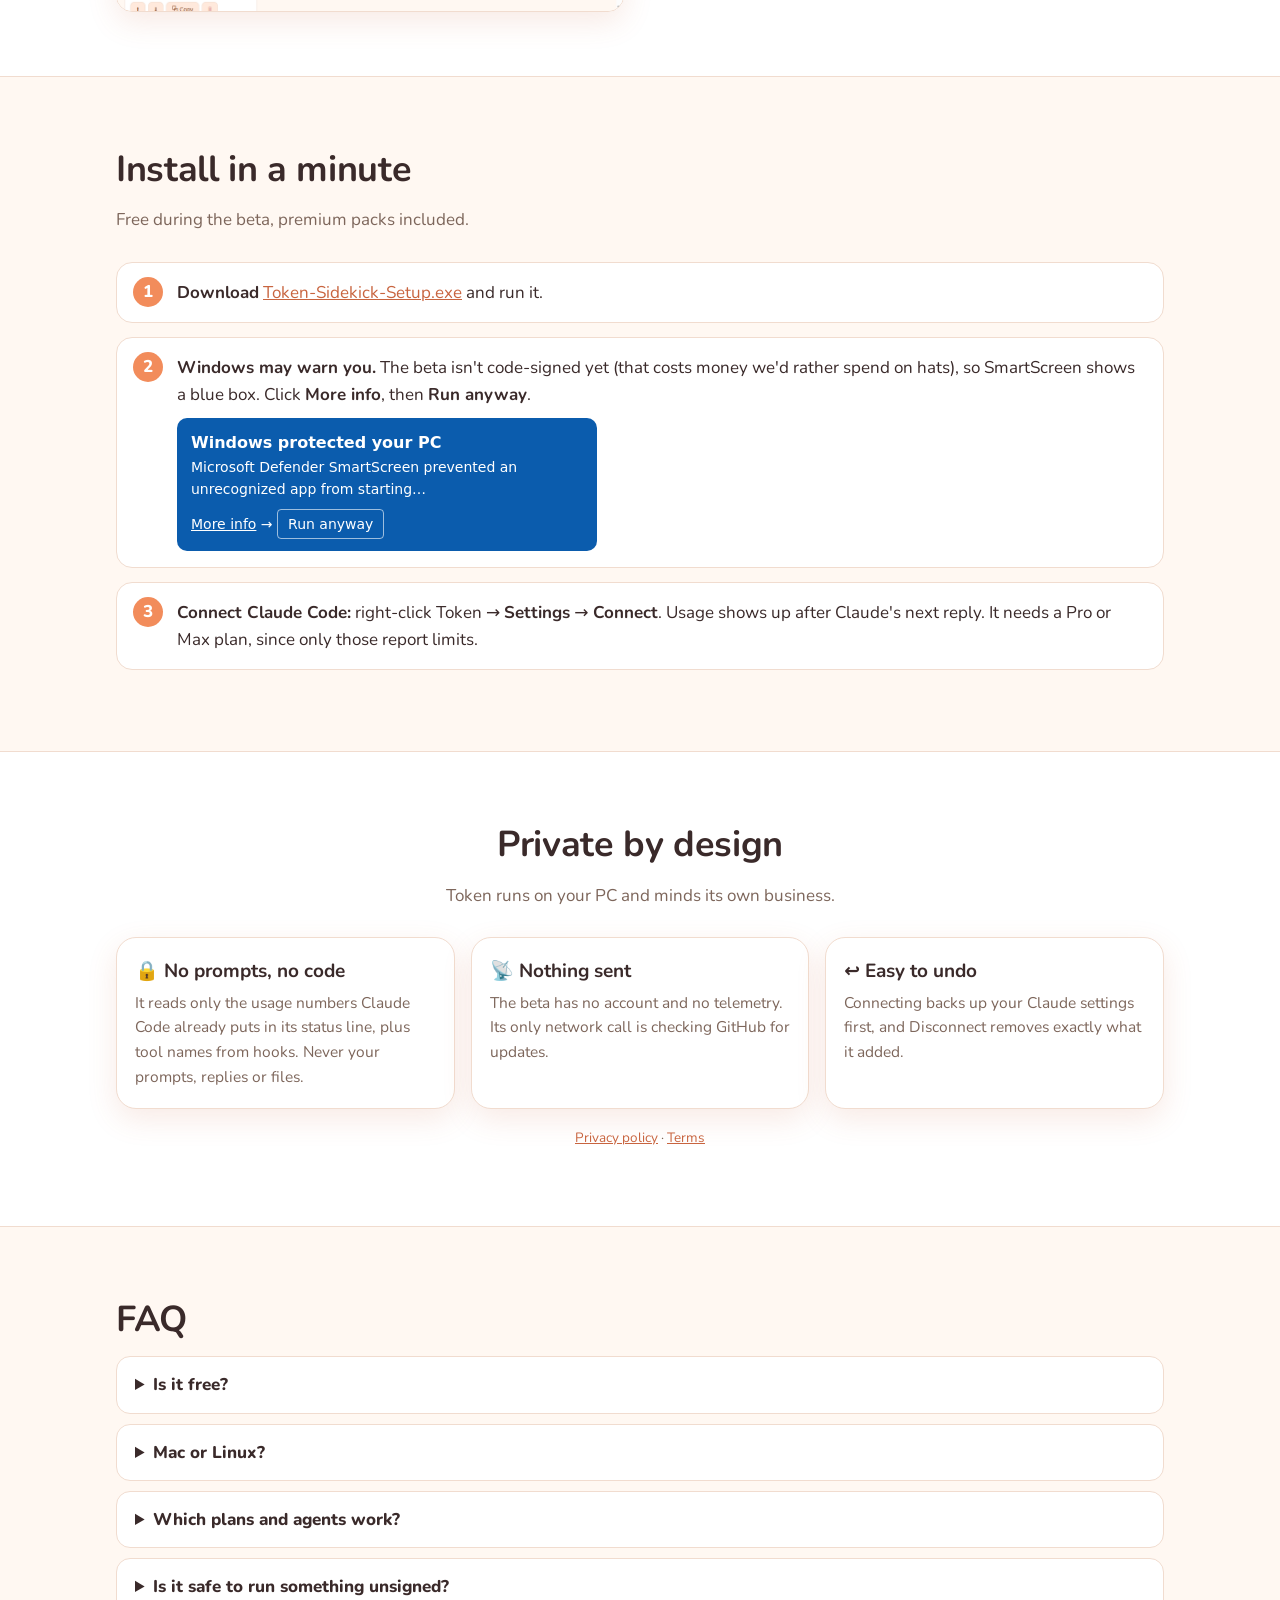
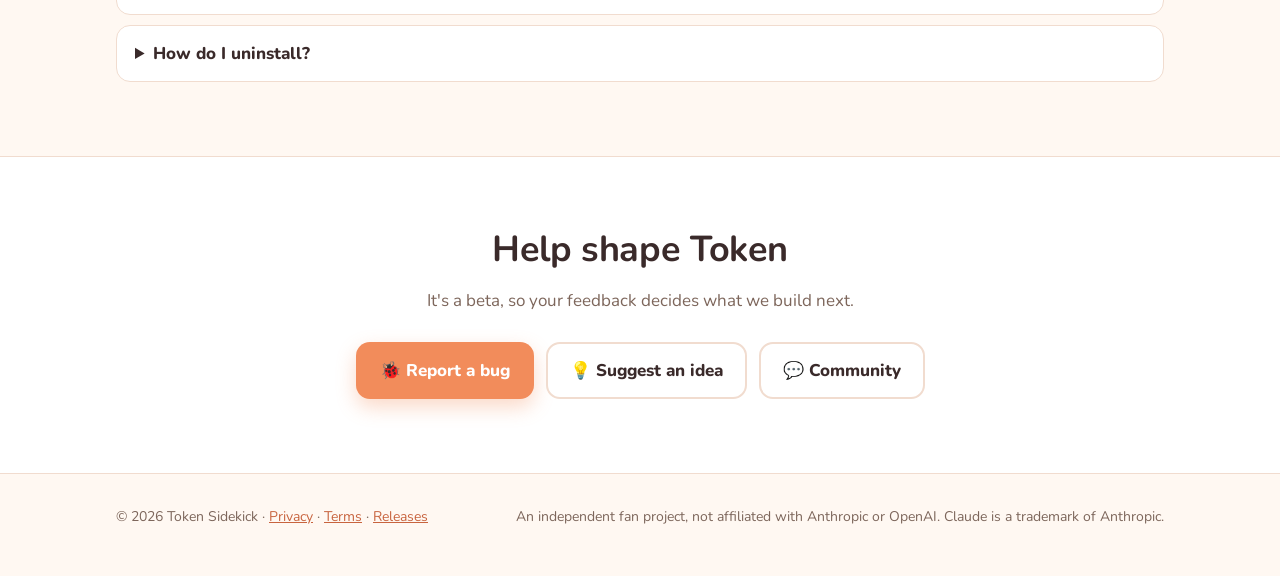
==== commit aac5f140: "deploy: kehuydietlatoi/token-sidekick@823ab6b45bb2c323894817b90897c7d58cf3e2cb" ====
--- a/index.html
+++ b/index.html
@@ -34,7 +34,7 @@
     <header class="hero">
       <div class="wrap">
         <div>
-          <span class="badge">🫧 Free public beta · v0.2.0-beta.1</span>
+          <span class="badge">🫧 Free public beta · v0.2.0-beta.2</span>
           <h1>A desktop pet that <em>eats your tokens</em>.</h1>
           <p class="lead">
             Meet <b>Token</b>, a round little blob that lives on your taskbar. Its belly fills up as you use Claude
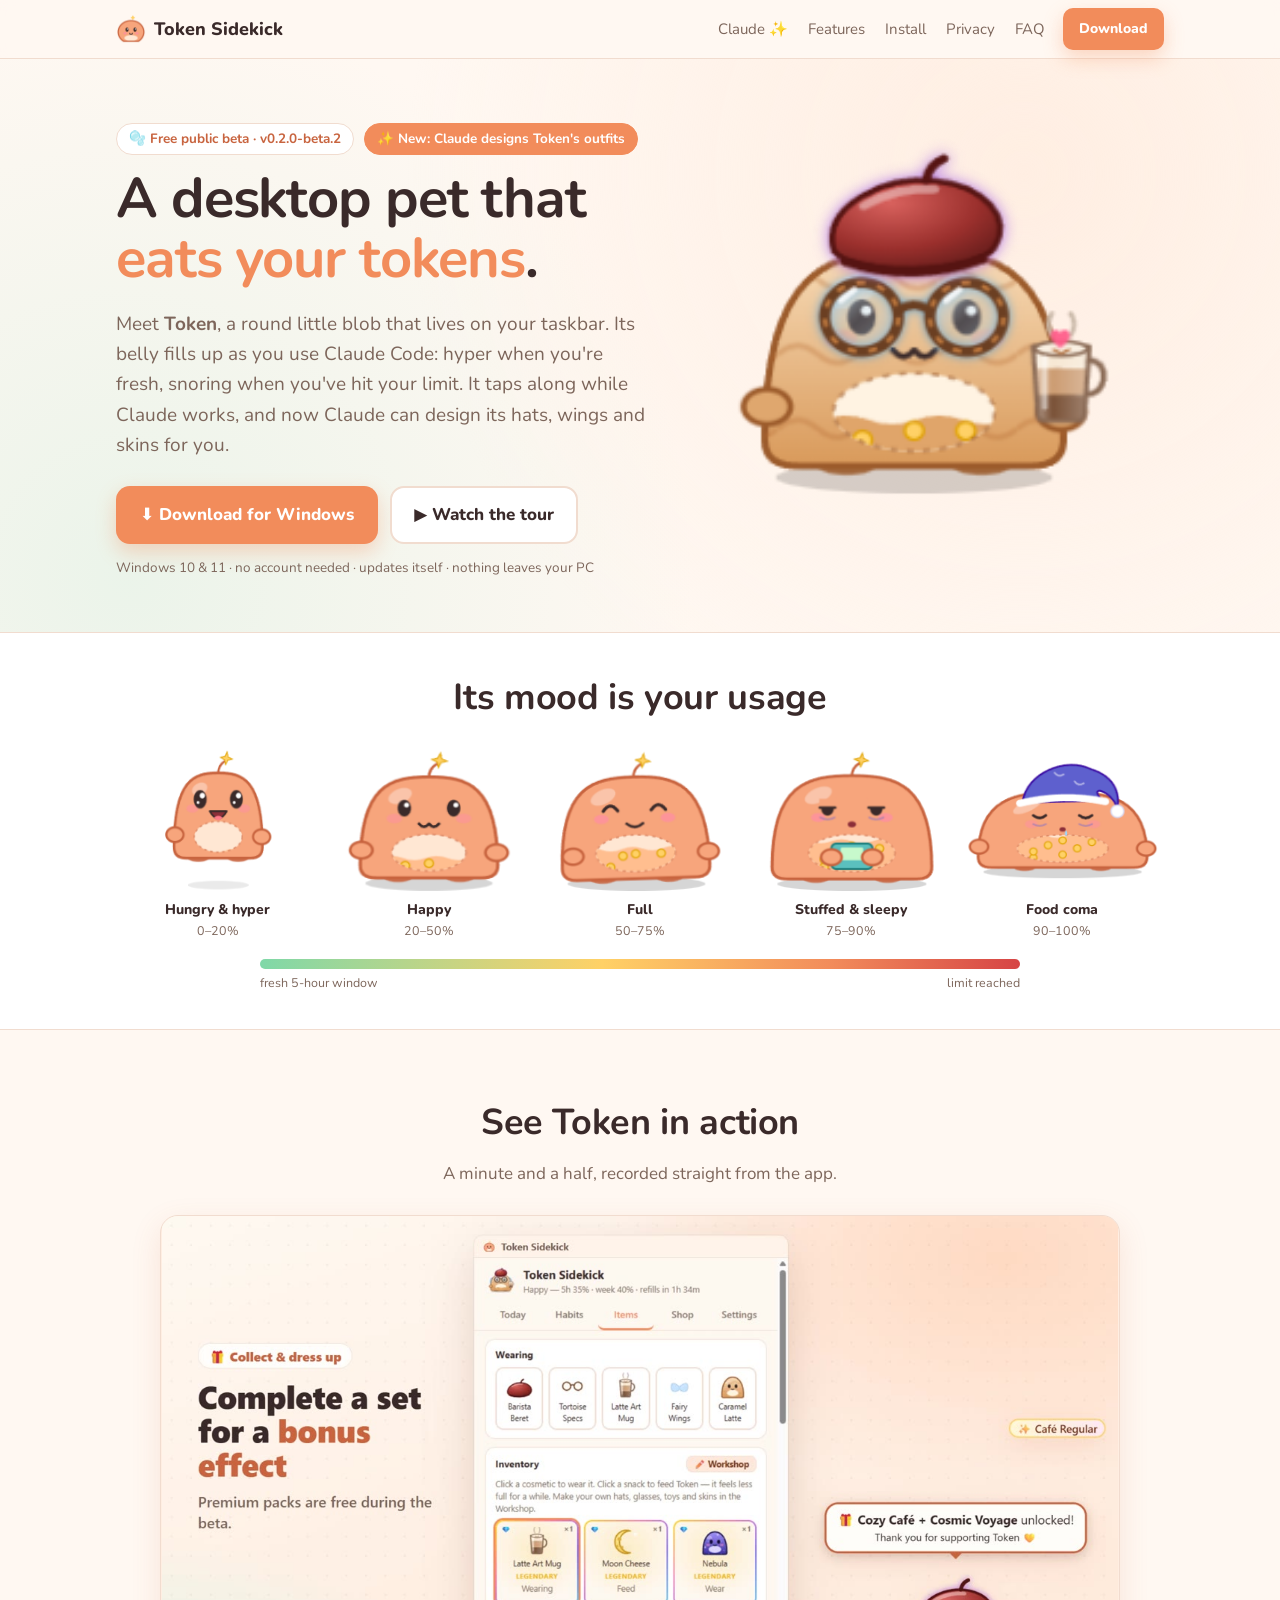
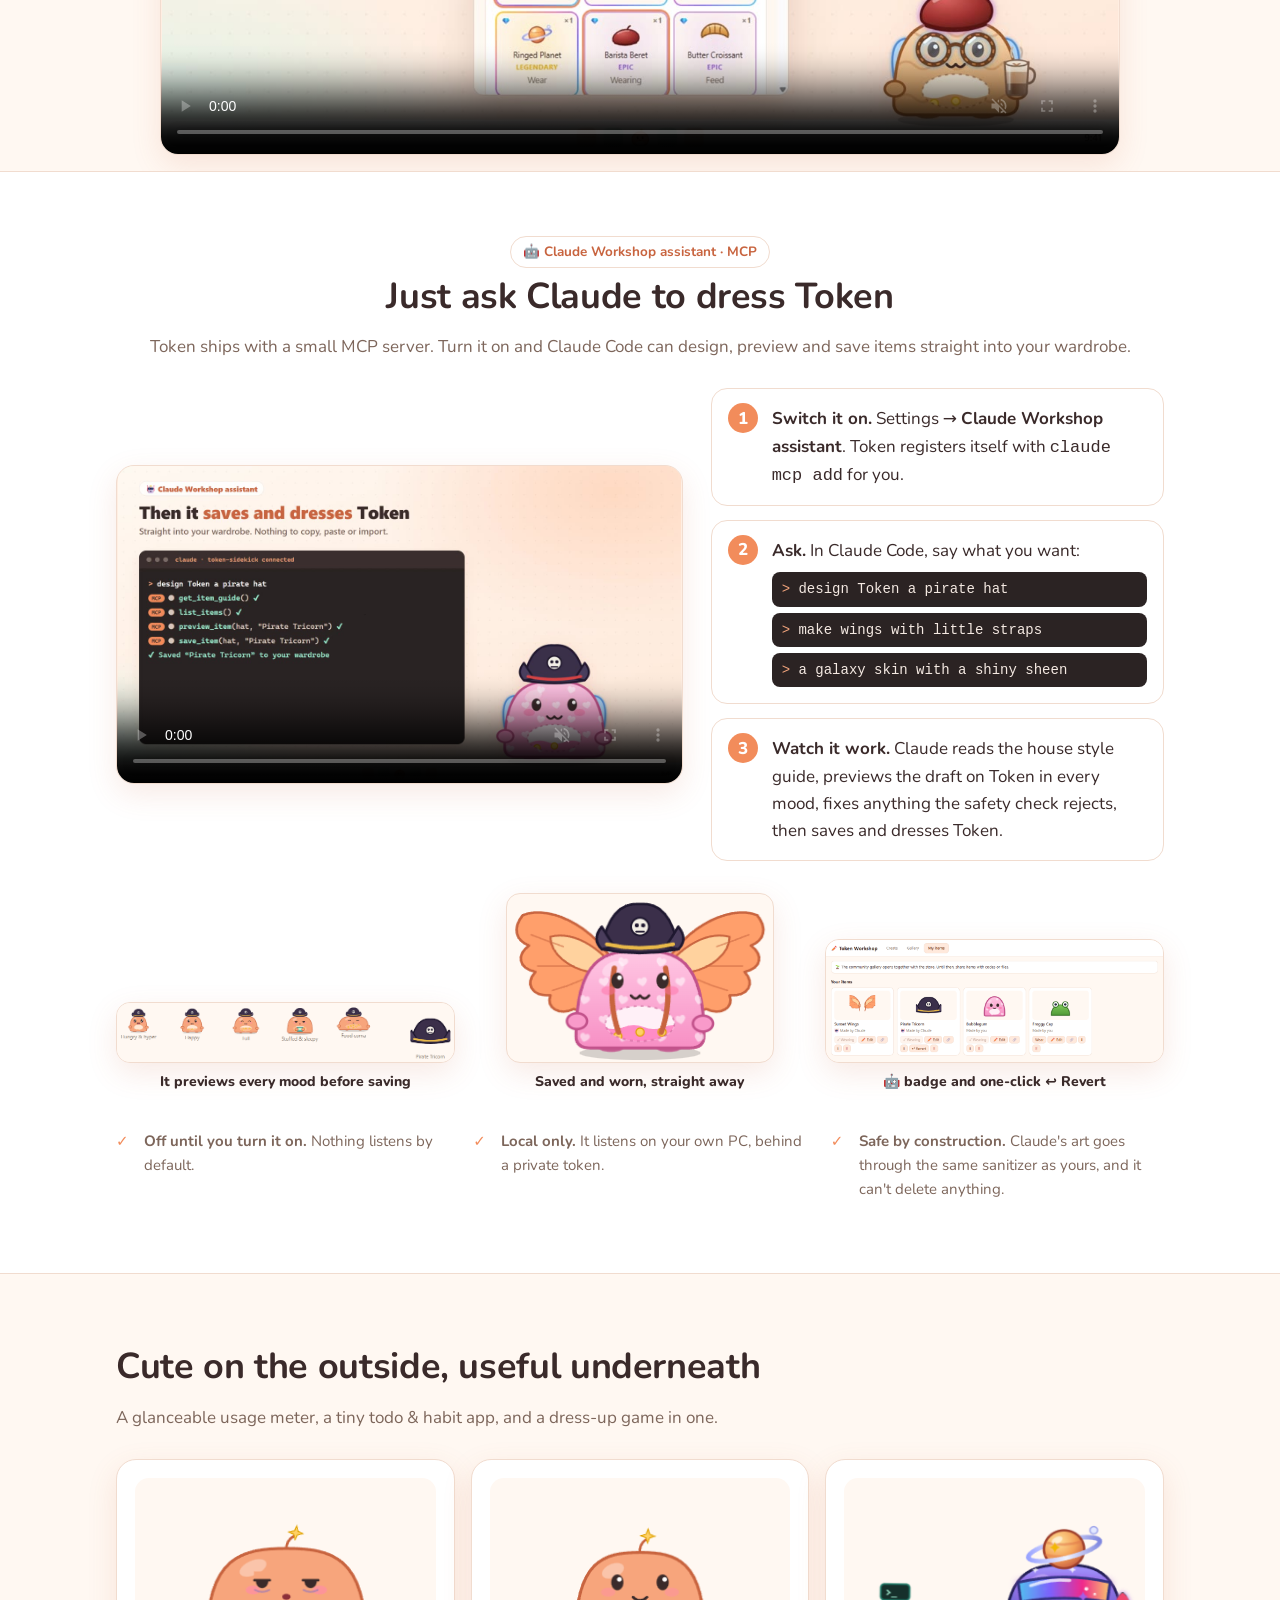
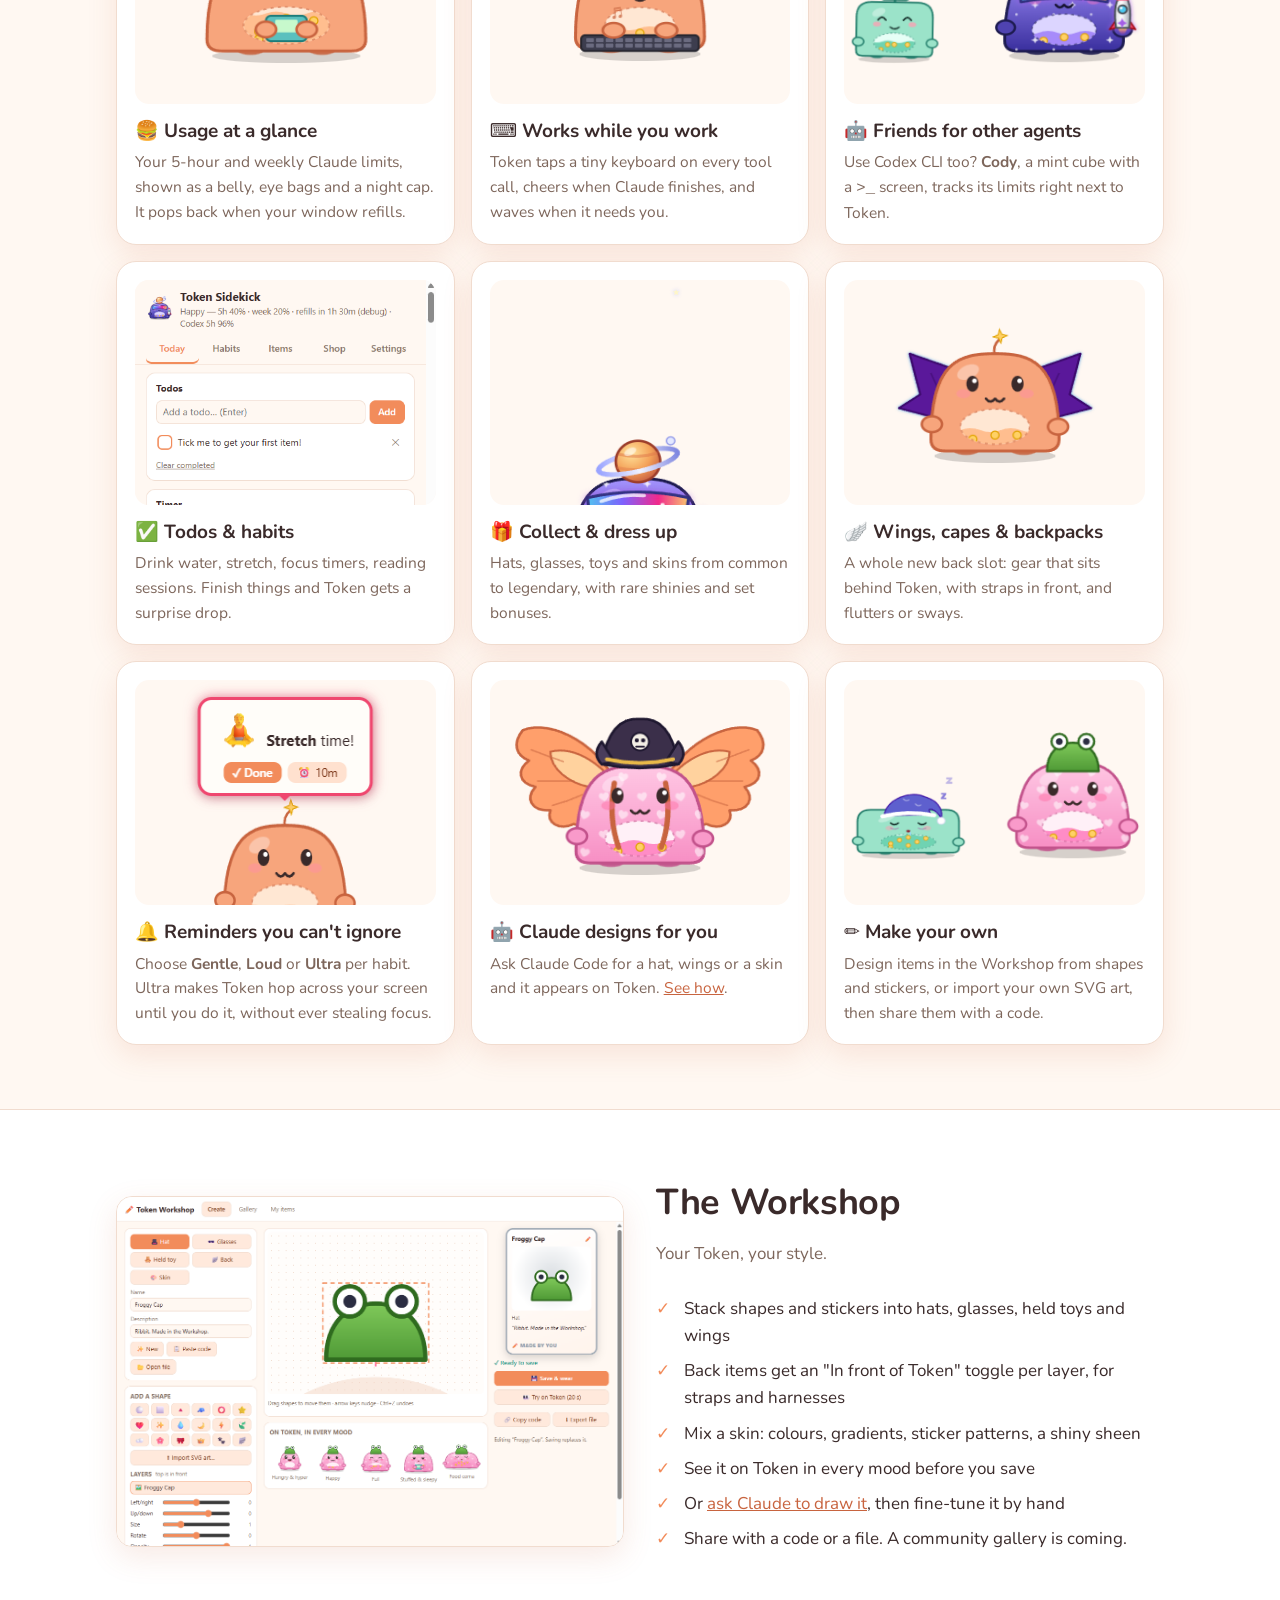
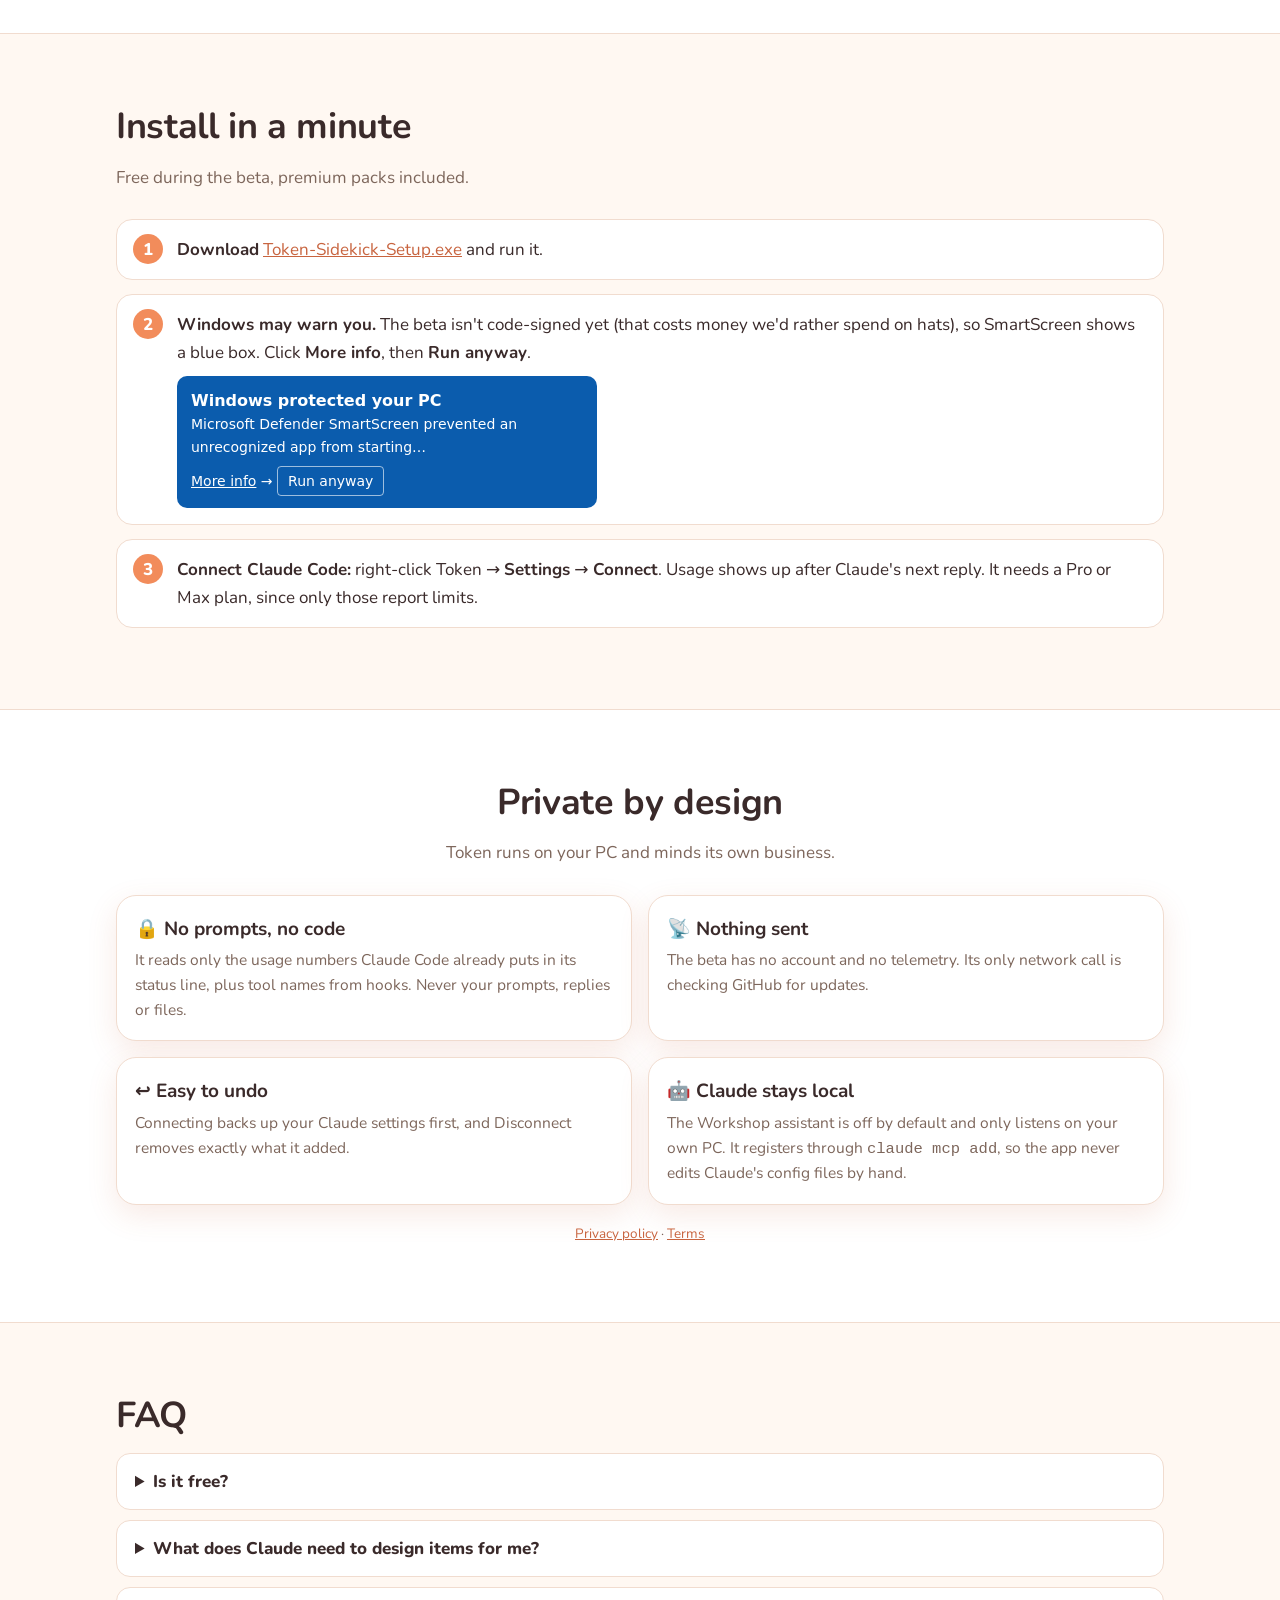
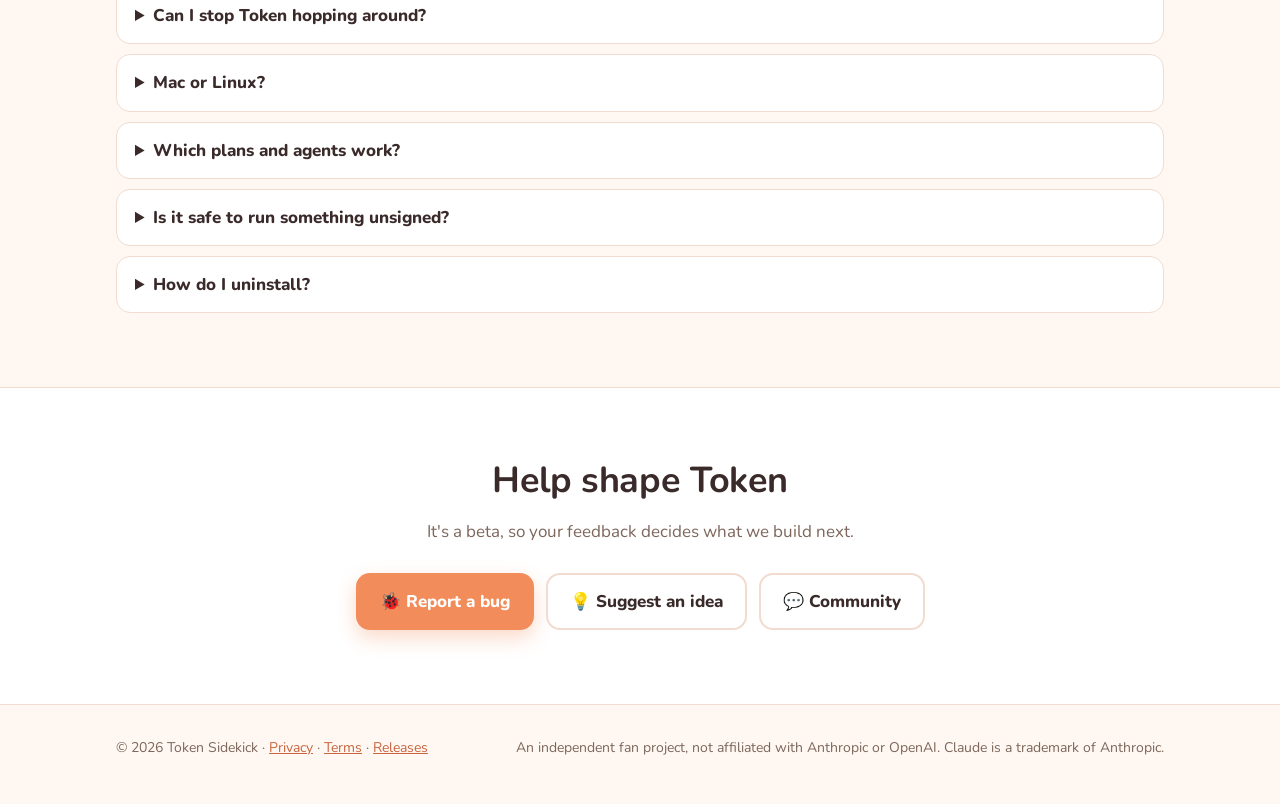
==== commit 9cc67654: "deploy: kehuydietlatoi/token-sidekick@3d9210c3416015216c9864c3c67f93f5b3c517d3" ====
--- a/index.html
+++ b/index.html
@@ -6,7 +6,7 @@
     <title>Token Sidekick: a desktop pet that eats your tokens</title>
     <meta
       name="description"
-      content="Token is a cute desktop pet for Windows whose belly is your Claude Code usage meter. Todos and habits drop items, Codex gets a critter too, and you can design your own look. Free beta."
+      content="Token is a cute desktop pet for Windows whose belly is your Claude Code usage meter. Ask Claude to design its outfits through a built-in MCP server, collect hats, wings and skins, and get habit reminders you can't ignore. Free beta."
     />
     <meta property="og:title" content="Token Sidekick: a desktop pet that eats your tokens" />
     <meta property="og:description" content="A desktop pet for Claude Code, Codex and more. Free beta for Windows." />
@@ -22,6 +22,7 @@
       <div class="wrap">
         <a class="logo" href="#"><img src="icon.png" alt="" />Token Sidekick</a>
         <div class="links">
+          <a href="#claude">Claude ✨</a>
           <a href="#features">Features</a>
           <a href="#install">Install</a>
           <a href="#privacy">Privacy</a>
@@ -35,10 +36,12 @@
       <div class="wrap">
         <div>
           <span class="badge">🫧 Free public beta · v0.2.0-beta.2</span>
+          <a class="badge new" href="#claude">✨ New: Claude designs Token's outfits</a>
           <h1>A desktop pet that <em>eats your tokens</em>.</h1>
           <p class="lead">
             Meet <b>Token</b>, a round little blob that lives on your taskbar. Its belly fills up as you use Claude
-            Code: hyper when you're fresh, snoring when you've hit your limit. It even taps along while Claude works.
+            Code: hyper when you're fresh, snoring when you've hit your limit. It taps along while Claude works, and now
+            Claude can design its hats, wings and skins for you.
           </p>
           <div class="cta">
             <a class="btn primary" href="https://github.com/kehuydietlatoi/token-sidekick-releases/releases/latest/download/Token-Sidekick-Setup.exe">⬇ Download for Windows</a>
@@ -90,7 +93,7 @@
     <section id="tour">
       <div class="wrap">
         <h2>See Token in action</h2>
-        <p class="sub">One minute, recorded straight from the app.</p>
+        <p class="sub">A minute and a half, recorded straight from the app.</p>
         <video
           class="tour"
           src="img/demo.mp4"
@@ -102,8 +105,82 @@
           loop
           playsinline
           preload="none"
-          aria-label="Tour of Token Sidekick: moods, working animations, item drops, dress-up, Cody and the Workshop"
+          aria-label="Tour of Token Sidekick: moods, working animations, item drops, habit reminders, dress-up with wings, Cody, the Workshop and Claude designing items through MCP"
         ></video>
+      </div>
+    </section>
+
+    <section id="claude" class="band claude">
+      <div class="wrap">
+        <span class="badge">🤖 Claude Workshop assistant · MCP</span>
+        <h2>Just ask Claude to dress Token</h2>
+        <p class="sub">
+          Token ships with a small MCP server. Turn it on and Claude Code can design, preview and save items straight
+          into your wardrobe.
+        </p>
+        <div class="claude-grid">
+          <video
+            class="tour autoplay"
+            src="img/demo-claude.mp4"
+            poster="img/demo-claude-poster.jpg"
+            width="1280"
+            height="720"
+            muted
+            loop
+            playsinline
+            controls
+            preload="none"
+            aria-label="Claude Code designs a pirate hat and wings for Token through the Workshop assistant"
+          ></video>
+          <ol class="steps">
+            <li>
+              <b>Switch it on.</b> Settings → <b>Claude Workshop assistant</b>. Token registers itself with
+              <code>claude mcp add</code> for you.
+            </li>
+            <li>
+              <b>Ask.</b> In Claude Code, say what you want:
+              <div class="prompts">
+                <code>design Token a pirate hat</code>
+                <code>make wings with little straps</code>
+                <code>a galaxy skin with a shiny sheen</code>
+              </div>
+            </li>
+            <li>
+              <b>Watch it work.</b> Claude reads the house style guide, previews the draft on Token in every mood, fixes
+              anything the safety check rejects, then saves and dresses Token.
+            </li>
+          </ol>
+        </div>
+        <div class="claude-shots">
+          <figure>
+            <img src="img/claude-preview.png" alt="Token wearing a draft pirate hat in every mood" loading="lazy" />
+            <figcaption>It previews every mood before saving</figcaption>
+          </figure>
+          <figure>
+            <img
+              src="img/claude-made.png"
+              alt="Token wearing a pirate hat and wings that Claude designed"
+              loading="lazy"
+            />
+            <figcaption>Saved and worn, straight away</figcaption>
+          </figure>
+          <figure>
+            <img
+              src="img/claude-mine.png"
+              alt="The Workshop's Mine tab with a robot badge and Revert button"
+              loading="lazy"
+            />
+            <figcaption>🤖 badge and one-click ↩ Revert</figcaption>
+          </figure>
+        </div>
+        <ul class="ticks trust">
+          <li><b>Off until you turn it on.</b> Nothing listens by default.</li>
+          <li><b>Local only.</b> It listens on your own PC, behind a private token.</li>
+          <li>
+            <b>Safe by construction.</b> Claude's art goes through the same sanitizer as yours, and it can't delete
+            anything.
+          </li>
+        </ul>
       </div>
     </section>
 
@@ -144,6 +221,24 @@
             <div class="pic"><img src="img/pack-cosmic.png" alt="" loading="lazy" /></div>
             <h3>🎁 Collect &amp; dress up</h3>
             <p>Hats, glasses, toys and skins from common to legendary, with rare shinies and set bonuses.</p>
+          </div>
+          <div class="feature">
+            <div class="pic"><img src="img/back.png" alt="" loading="lazy" /></div>
+            <h3>🪽 Wings, capes &amp; backpacks</h3>
+            <p>A whole new back slot: gear that sits behind Token, with straps in front, and flutters or sways.</p>
+          </div>
+          <div class="feature">
+            <div class="pic"><img src="img/reminder-ultra.png" alt="" loading="lazy" /></div>
+            <h3>🔔 Reminders you can't ignore</h3>
+            <p>
+              Choose <b>Gentle</b>, <b>Loud</b> or <b>Ultra</b> per habit. Ultra makes Token hop across your screen
+              until you do it, without ever stealing focus.
+            </p>
+          </div>
+          <div class="feature">
+            <div class="pic"><img src="img/claude-made.png" alt="" loading="lazy" /></div>
+            <h3>🤖 Claude designs for you</h3>
+            <p>Ask Claude Code for a hat, wings or a skin and it appears on Token. <a href="#claude">See how</a>.</p>
           </div>
           <div class="feature">
             <div class="pic"><img src="img/custom.png" alt="" loading="lazy" /></div>
@@ -164,9 +259,11 @@
           <h2>The Workshop</h2>
           <p class="sub">Your Token, your style.</p>
           <ul class="ticks">
-            <li>Stack 17 shapes and stickers into hats, glasses and held toys</li>
+            <li>Stack shapes and stickers into hats, glasses, held toys and wings</li>
+            <li>Back items get an "In front of Token" toggle per layer, for straps and harnesses</li>
             <li>Mix a skin: colours, gradients, sticker patterns, a shiny sheen</li>
             <li>See it on Token in every mood before you save</li>
+            <li>Or <a href="#claude">ask Claude to draw it</a>, then fine-tune it by hand</li>
             <li>Share with a code or a file. A community gallery is coming.</li>
           </ul>
         </div>
@@ -199,7 +296,7 @@
       <div class="wrap">
         <h2>Private by design</h2>
         <p class="sub">Token runs on your PC and minds its own business.</p>
-        <div class="features" style="text-align: left">
+        <div class="features two" style="text-align: left">
           <div class="feature">
             <h3>🔒 No prompts, no code</h3>
             <p>
@@ -214,6 +311,13 @@
           <div class="feature">
             <h3>↩️ Easy to undo</h3>
             <p>Connecting backs up your Claude settings first, and Disconnect removes exactly what it added.</p>
+          </div>
+          <div class="feature">
+            <h3>🤖 Claude stays local</h3>
+            <p>
+              The Workshop assistant is off by default and only listens on your own PC. It registers through
+              <code>claude mcp add</code>, so the app never edits Claude's config files by hand.
+            </p>
           </div>
         </div>
         <p class="fine" style="margin-top: 18px">
@@ -230,6 +334,20 @@
           <p>
             Yes. During the beta everything is free, including the premium packs. Claim them in the Shop and they're
             yours to keep.
+          </p>
+        </details>
+        <details>
+          <summary>What does Claude need to design items for me?</summary>
+          <p>
+            Claude Code installed, and the <b>Claude Workshop assistant</b> switched on in Settings. Token registers its
+            local MCP server for you; if that fails, the same card shows a command to copy.
+          </p>
+        </details>
+        <details>
+          <summary>Can I stop Token hopping around?</summary>
+          <p>
+            Yes. Every habit has its own reminder level (Gentle, Loud or Ultra), and the 👀 Preview button in the panel
+            shows what each one does before you pick.
           </p>
         </details>
         <details>
@@ -285,12 +403,13 @@
       </div>
     </footer>
     <script>
-      // Play the tour muted while it's on screen, unless the visitor prefers reduced motion.
-      const tour = document.querySelector('video.tour')
-      if (tour && 'IntersectionObserver' in window && !matchMedia('(prefers-reduced-motion: reduce)').matches) {
-        new IntersectionObserver(([e]) => (e.isIntersecting ? tour.play().catch(() => {}) : tour.pause()), {
-          threshold: 0.5
-        }).observe(tour)
+      // Play the videos muted while they're on screen, unless the visitor prefers reduced motion.
+      if ('IntersectionObserver' in window && !matchMedia('(prefers-reduced-motion: reduce)').matches) {
+        for (const video of document.querySelectorAll('video.tour')) {
+          new IntersectionObserver(([e]) => (e.isIntersecting ? video.play().catch(() => {}) : video.pause()), {
+            threshold: 0.5
+          }).observe(video)
+        }
       }
     </script>
   </body>
--- a/style.css
+++ b/style.css
@@ -481,3 +481,93 @@
   font-size: 22px;
   margin-top: 28px;
 }
+
+/* ── Claude Workshop assistant (#claude) ── */
+.badge.new {
+  margin-left: 6px;
+  background: var(--accent);
+  border-color: var(--accent);
+  color: #fff;
+  text-decoration: none;
+}
+.claude-grid {
+  display: grid;
+  grid-template-columns: 1.25fr 1fr;
+  gap: 28px;
+  align-items: center;
+  text-align: left;
+}
+.claude-grid video.tour {
+  max-width: none;
+}
+.claude-grid .steps {
+  margin: 0;
+}
+.prompts {
+  display: grid;
+  gap: 6px;
+  margin-top: 8px;
+}
+.prompts code {
+  display: block;
+  padding: 6px 10px;
+  border-radius: 8px;
+  background: #2b2323;
+  color: #f4e9e2;
+  font-size: 14px;
+}
+.prompts code::before {
+  content: '> ';
+  color: #f2a47c;
+}
+.claude-shots {
+  display: grid;
+  grid-template-columns: repeat(3, 1fr);
+  gap: 16px;
+  margin-top: 32px;
+}
+.claude-shots figure {
+  margin: 0;
+  display: flex;
+  flex-direction: column;
+  justify-content: flex-end;
+  gap: 8px;
+}
+.claude-shots img {
+  border-radius: 14px;
+  border: 1px solid var(--line);
+  background: var(--bg);
+  box-shadow: var(--shadow);
+  margin: 0 auto;
+  max-height: 220px;
+  width: auto;
+  object-fit: contain;
+}
+.claude-shots figcaption {
+  font-weight: 800;
+  font-size: 14px;
+}
+ul.ticks.trust {
+  display: grid;
+  grid-template-columns: repeat(3, 1fr);
+  gap: 8px 24px;
+  margin: 28px 0 0;
+  text-align: left;
+  font-size: 15px;
+  color: var(--muted);
+}
+.features.two {
+  grid-template-columns: repeat(2, 1fr);
+}
+@media (max-width: 900px) {
+  .claude-grid,
+  ul.ticks.trust {
+    grid-template-columns: 1fr;
+  }
+}
+@media (max-width: 580px) {
+  .claude-shots,
+  .features.two {
+    grid-template-columns: 1fr;
+  }
+}
